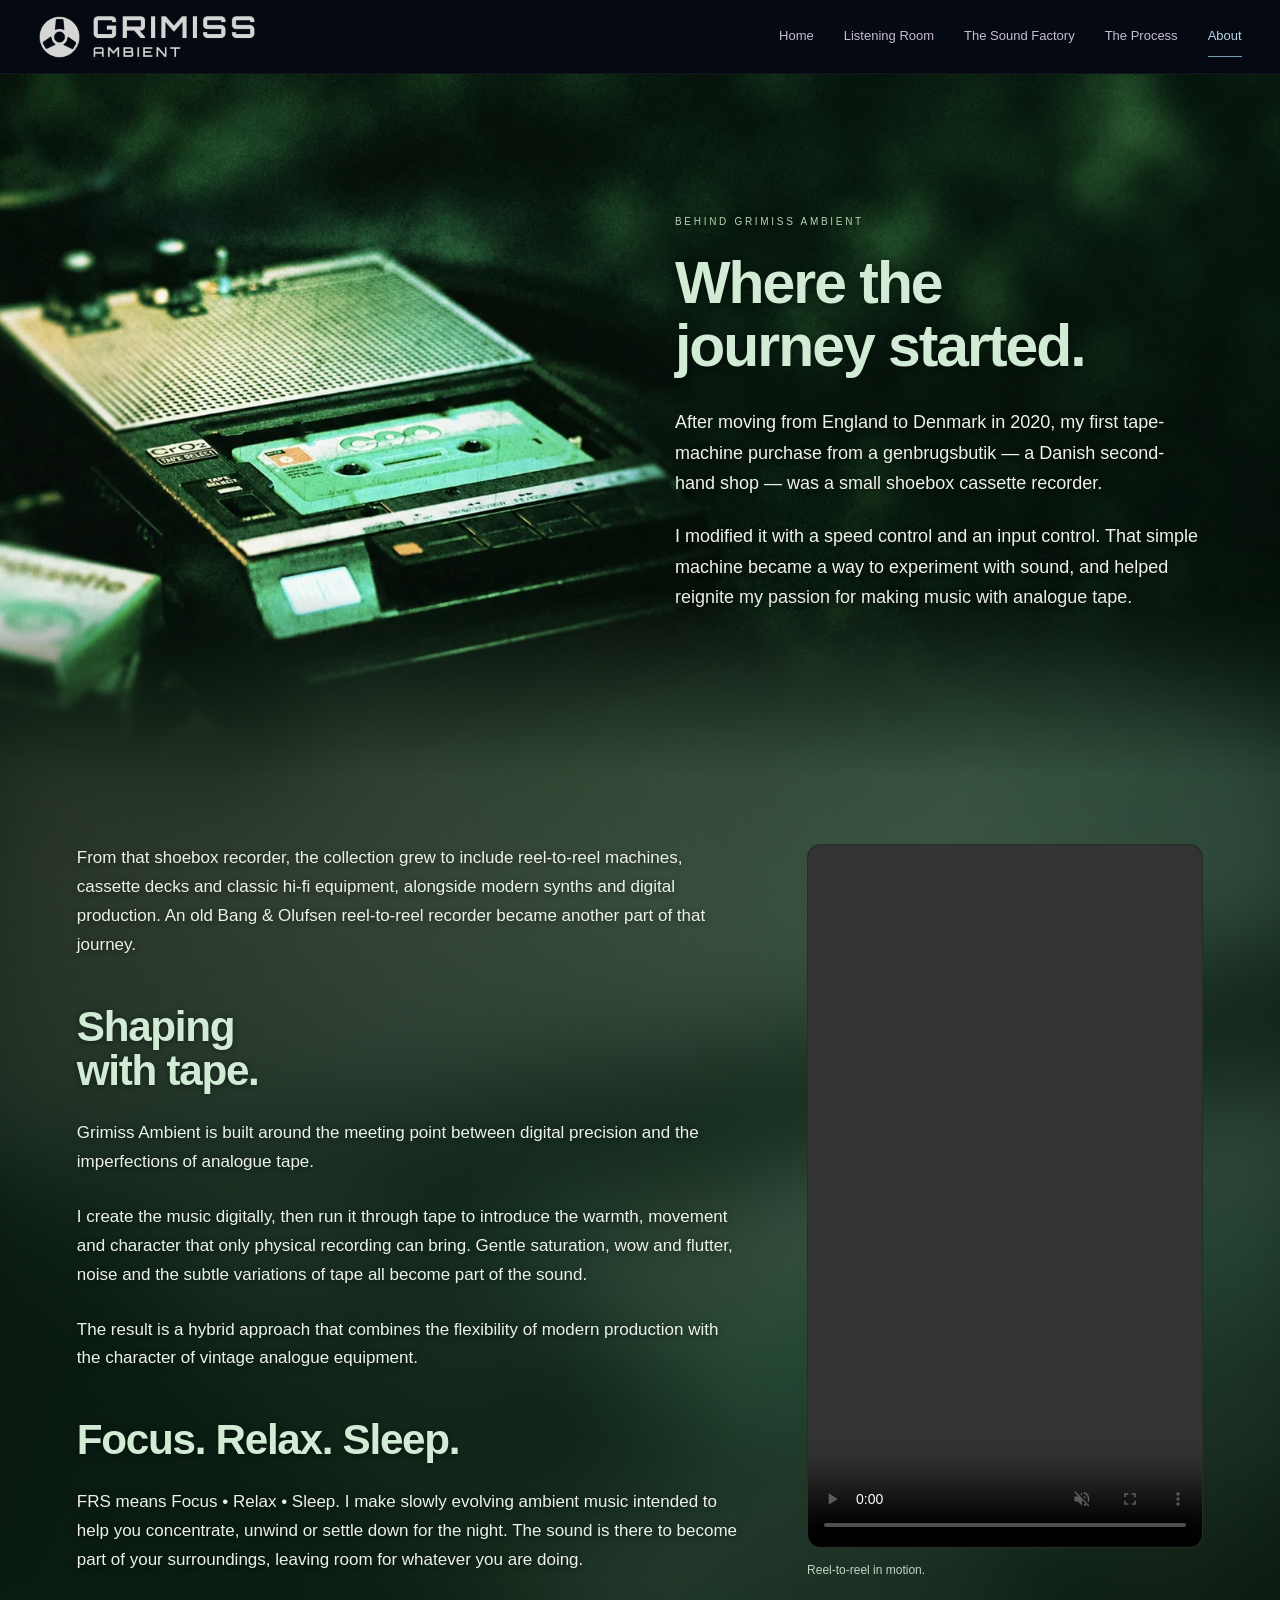
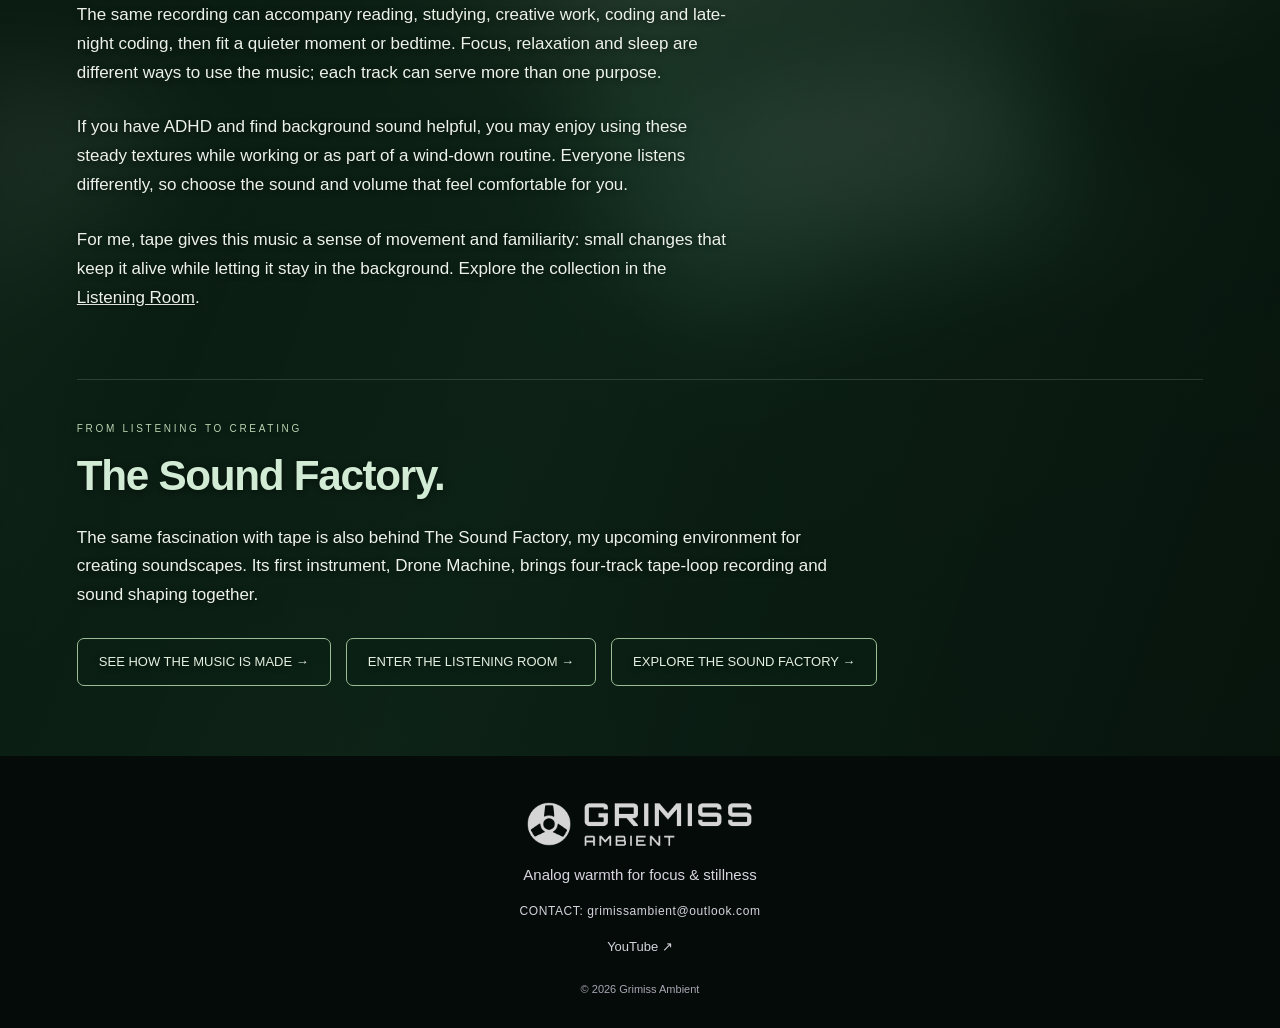
==== about.html @ 72224240 "Blend About hero photograph smoothly into green story background" ====
<!doctype html><html lang="en"><head><meta charset="utf-8"><meta name="viewport" content="width=device-width,initial-scale=1"><title>About Grimiss Ambient | The Story Behind the Tape</title><meta name="description" content="The story behind Grimiss Ambient: a second-hand shoebox cassette recorder, hands-on tape experiments and ambient music for Focus • Relax • Sleep."><link rel="canonical" href="https://grimiss.github.io/about.html"><meta name="theme-color" content="#0a0914"><style>
*{box-sizing:border-box}html{scroll-behavior:smooth}body{margin:0;background:#0b0b15;color:#d6d6e1;font:17px/1.7 Arial,Helvetica,sans-serif}a{color:inherit;text-decoration:none}a:focus-visible{outline:3px solid #a6d8ee;outline-offset:5px}.skip{position:fixed;top:-90px;left:15px;z-index:10;background:#fff;color:#000;padding:10px}.skip:focus{top:10px}
/* Shared Grimiss Ambient header v2 */
.site-header{height:74px;min-height:74px;padding:13px 3%;display:flex;flex-wrap:nowrap;align-items:center;justify-content:space-between;gap:25px;background:#0a0914f5;border-bottom:1px solid #ffffff16}
.site-header .brand{display:flex;align-items:center;gap:12px;line-height:normal}
.site-header .brand-icon{width:42px;height:42px;object-fit:contain}
.site-header .brand-text{width:164px;height:auto}
.site-header .nav{display:flex;order:initial;flex-basis:auto;justify-content:initial;gap:30px;font-size:13px}
.site-header .nav a{padding:9px 0;color:#c7bed3}
.site-header .nav a[aria-current]{color:#b5d9e8;border-bottom:1px solid #719cb0}
.site-header .nav a:hover{color:white}
@media(max-width:900px){.site-header{height:auto;min-height:74px;padding:17px 5%}.site-header .nav{gap:20px;font-size:12px}}
@media(max-width:600px){.site-header{padding:16px 6%;flex-wrap:wrap;gap:17px}.site-header .brand-icon{width:35px;height:35px}.site-header .brand-text{width:145px}.site-header .nav{width:100%;justify-content:space-between;gap:0;font-size:10px;flex-basis:100%}}

main{background:radial-gradient(ellipse at 95% 30%,#47245270,transparent 55%),radial-gradient(ellipse at 0% 10%,#122d5770,transparent 50%),#11101d}.story{max-width:1180px;margin:auto;padding:65px 5% 75px}.eyebrow{font-size:10px;letter-spacing:.27em;text-transform:uppercase;color:#b8a9ce;margin:0 0 17px}h1,h2{color:#b5d3ea;line-height:1.06;letter-spacing:-2px}h1{font-size:clamp(42px,5.3vw,73px);max-width:800px;margin:0 0 35px}h2{font-size:clamp(31px,3.3vw,45px);margin:0 0 25px;letter-spacing:-1.3px}.opening{max-width:850px;font-size:20px;line-height:1.6;margin-bottom:45px}.opening p{margin:0 0 20px}.story-grid{display:grid;grid-template-columns:1fr .85fr;gap:65px;align-items:start}.copy p{margin:0 0 26px}.copy h2{margin-top:45px}.copy h2:first-child{margin-top:0}.studio{margin:0}.studio img{display:block;width:100%;height:auto;border-radius:20px;filter:saturate(.8);border:1px solid #ffffff13}.studio figcaption{color:#9d96ad;font-size:11px;margin-top:12px}.connection{padding-top:40px;margin-top:40px;border-top:1px solid #ffffff1b}.connection p{max-width:780px}.actions{display:flex;flex-wrap:wrap;gap:15px;margin-top:28px}.button{display:inline-block;border:1px solid #728ba7;border-radius:7px;padding:12px 21px;font-size:13px;color:#dce9f4}.button:hover{background:#26334b}.button.factory{border-color:#b65b75}.button.factory:hover{background:#3d2335}footer{background:#090b12;padding:26px 5%;display:flex;justify-content:space-between;gap:20px;font-size:12px;color:#9793a5}footer a:hover{color:#fff}@media(max-width:900px){.story{padding-top:45px}.story-grid{gap:35px;grid-template-columns:1fr .85fr}.opening{font-size:18px}}@media(max-width:600px){body{font-size:16px}.story{padding:38px 6% 50px}.story-grid{grid-template-columns:1fr;gap:25px}.studio{grid-row:2}.studio img{max-height:650px;object-fit:cover;object-position:center}.opening{font-size:18px;margin-bottom:30px}h1{letter-spacing:-1.5px;margin-bottom:27px}.copy h2{margin-top:35px}.connection{margin-top:30px;padding-top:30px}footer{flex-direction:column;gap:8px}}@media(prefers-reduced-motion:reduce){html{scroll-behavior:auto}}
</style><style>/* About photographic atmosphere v2 */
main{position:relative;isolation:isolate;overflow:hidden;background:#11101c}
main:before{content:"";position:absolute;inset:-35px;z-index:-2;background-image:url("assets/cassette-texture.webp");background-size:cover;background-position:center 40%;filter:blur(24px) saturate(.65) brightness(.62);transform:scale(1.04);pointer-events:none}
main:after{content:"";position:absolute;inset:0;z-index:-1;background:linear-gradient(90deg,rgba(8,11,23,.82),rgba(20,12,31,.62) 62%,rgba(14,12,27,.48)),linear-gradient(0deg,#0b0b15b0,transparent 32%);pointer-events:none}
.story{max-width:1240px;padding-top:70px;padding-bottom:75px}
h1,h2{color:#bfd6ef}
.opening,.copy,.connection{color:#f0edf3;text-shadow:0 1px 6px #0007}
.studio img{box-shadow:0 20px 65px #05071166;border-color:#c8b8dc28}
.studio figcaption{color:#c4bbd1}
.eyebrow{color:#d1c0e4}
.connection{border-top-color:#d3bfd82c}
.button{background:#0a101d70}
@media(max-width:600px){.story{padding-top:40px}main:before{background-position:45% top;filter:blur(20px) saturate(.65) brightness(.65)}main:after{background:linear-gradient(90deg,#090d1bcc,#170e24a6),linear-gradient(0deg,#0b0b1580,transparent)}}
</style><style>.studio{align-self:start}.studio img{height:auto;max-height:none;object-fit:contain}.story-grid{grid-template-columns:1fr 1.1fr}@media(max-width:600px){.story-grid{grid-template-columns:1fr}}</style><style>.tape-moments{margin:55px 0 0;padding-top:40px;border-top:1px solid #d3bfd82c}.tape-gallery{display:grid;grid-template-columns:minmax(0,1.7fr) minmax(0,1fr);gap:24px;align-items:center}.tape-gallery figure{margin:0;min-width:0}.tape-gallery img,.tape-gallery video{display:block;width:100%;height:auto;border-radius:12px;border:1px solid #ffffff25;background:#080e0c}.tape-gallery video{max-height:540px;aspect-ratio:9/16;object-fit:contain}.tape-gallery figcaption{color:#c4bbd1;font-size:12px;margin-top:12px}.tape-moments>p{max-width:640px}@media(max-width:600px){.tape-gallery{grid-template-columns:1fr;gap:30px}.tape-gallery figure:last-child{width:min(100%,330px);justify-self:center}}</style><style>
/* About v5: shoebox origin and reel footage lead the story. */
body,main{background:#09130f}
main:before{background-image:url("assets/cassette-texture.webp");background-position:center top;background-size:cover;filter:blur(52px) saturate(.8) brightness(.8)}
main:after{background:linear-gradient(110deg,#07160ee0,#102c1c99 58%,#07150dbb),linear-gradient(0deg,#07120deb,transparent 65%)}
h1,h2{color:#d2ebd5}.eyebrow{color:#b9d3b0}
.opening,.copy,.connection{color:#edf2e9}
.tape-moments{margin:0 0 60px;padding:0;border:0}
.tape-gallery{grid-template-columns:minmax(0,1.65fr) minmax(0,.85fr);align-items:start;gap:28px}
.tape-gallery img{border-color:#bad6b838}
.tape-gallery video{max-height:none;border-color:#bad6b838}
.tape-gallery figcaption{color:#c5d3c3}
.story-grid{display:block}.copy{max-width:850px}
.connection{border-color:#c0d9b82e}.button,.button.factory{border-color:#9bbd96;color:#e3efdf;background:#0b201580}.button:hover,.button.factory:hover{background:#25452d}
.visually-hidden{position:absolute;width:1px;height:1px;padding:0;margin:-1px;overflow:hidden;clip-path:inset(50%);white-space:nowrap}
@media(max-width:600px){.tape-gallery{grid-template-columns:1fr}.tape-moments{margin-bottom:40px}.tape-gallery figure:last-child{width:min(100%,360px)}main:before{filter:blur(38px) saturate(.8) brightness(.8)}main:after{background:linear-gradient(110deg,#07160edb,#102c1ca6),linear-gradient(0deg,#07120deb,transparent 65%)}}
</style><style>/* Shared translucent header */
.site-header,.header{background:rgba(5,7,18,.78);border-bottom:1px solid #ffffff0d;backdrop-filter:blur(10px);-webkit-backdrop-filter:blur(10px)}
.site-header{position:sticky;top:0;z-index:20}
</style><style>
footer.shared-footer{display:flex;flex-direction:column;align-items:center;justify-content:center;gap:15px;padding:45px 6% 30px;background:rgba(0,0,0,.4);border-top:1px solid #ffffff18;text-align:center;color:#d5d3dc;font-size:13px}
.shared-footer .footer-brand{display:flex;align-items:center;gap:12px}.shared-footer .footer-brand img{display:block}.shared-footer .footer-reel{width:44px;height:44px}.shared-footer .footer-wordmark{width:170px;height:auto}.shared-footer p{margin:0;line-height:1.6}.shared-footer .footer-tagline{color:#d8d5df;font-size:15px}.shared-footer .footer-contact{font-size:12px;letter-spacing:.05em}.shared-footer .footer-links{display:flex;gap:22px;justify-content:center;flex-wrap:wrap}.shared-footer a:hover{color:white;text-decoration:underline}.shared-footer .copyright{font-size:11px;color:#aaa6b4;margin-top:8px}
</style><style>footer.shared-footer{border-top:0}</style><style>
/* About v6: photographic origin, followed by alternating text and film. */
.about-origin{position:relative;isolation:isolate;min-height:700px;display:grid;grid-template-columns:1fr 1fr;align-items:center;padding:65px 6%;background:#081b10 url("assets/about-shoebox-wide.webp") center center/cover no-repeat}
.about-origin:before{content:"";position:absolute;inset:0;z-index:-1;background:linear-gradient(90deg,transparent 35%,#07170a15 48%,#05150c66 100%),linear-gradient(0deg,#09170f,transparent 18%)}
.origin-copy{grid-column:2;max-width:600px;padding:25px 0 25px 35px;color:#f0f2e9;text-shadow:0 1px 6px #0006}
.origin-copy h1{font-size:clamp(40px,4.6vw,68px);margin-bottom:30px}
.origin-copy p{font-size:18px;line-height:1.7;margin:0 0 22px}.origin-copy .eyebrow{font-size:10px}
.about-follow{max-width:1350px;padding:70px 6%}
.reel-story{display:grid;grid-template-columns:minmax(0,1.25fr) minmax(0,.75fr);gap:70px;align-items:start}
.reel-film{margin:0;position:sticky;top:105px}
.reel-film video{display:block;width:100%;aspect-ratio:9/16;object-fit:contain;background:#061009;border:1px solid #bdd1b729;border-radius:14px;max-height:740px}
.reel-film figcaption{font-size:12px;color:#c5d3c3;margin-top:12px}
@media(max-width:900px){.about-origin{min-height:650px;padding:45px 5%;background-position:45% center}.origin-copy{padding-left:20px}.origin-copy p{font-size:16px}.origin-copy h1{font-size:43px}.reel-story{gap:35px}.about-follow{padding:50px 5%}}
@media(max-width:600px){.about-origin{display:block;padding:0 6% 35px;min-height:0;background-size:auto 380px;background-position:left top;background-color:#09170f}.about-origin:before{background:linear-gradient(0deg,#09170f 0%,#09170f 48%,transparent 75%)}.origin-copy{padding:340px 0 0;max-width:none}.origin-copy h1{font-size:43px}.origin-copy p{font-size:17px}.reel-story{grid-template-columns:1fr;gap:30px}.reel-film{position:static;width:min(100%,360px);justify-self:center}.about-follow{padding:40px 6%}}
</style><style>/* Fade the origin photograph into the shared green atmosphere. */
.about-origin{-webkit-mask-image:linear-gradient(to bottom,#000 0%,#000 calc(100% - 180px),transparent 100%);mask-image:linear-gradient(to bottom,#000 0%,#000 calc(100% - 180px),transparent 100%)}
@media(max-width:600px){.about-origin{-webkit-mask-image:linear-gradient(to bottom,#000 0%,#000 calc(100% - 35px),transparent 100%);mask-image:linear-gradient(to bottom,#000 0%,#000 calc(100% - 35px),transparent 100%)}}
</style></head><body><a class="skip" href="#main">Skip to content</a><header class="site-header"><a class="brand" href="index.html"><img class="brand-icon" src="[data-uri]" alt="" width="43" height="43"><img class="brand-text" src="[data-uri]" alt="Grimiss Ambient" width="166" height="46"></a><nav class="nav" aria-label="Main navigation"><a href="index.html">Home</a><a href="listening-room.html">Listening Room</a><a href="sound-factory.html">The Sound Factory</a><a href="process.html">The Process</a><a href="about.html" aria-current="page">About</a></nav></header><main id="main"><section class="about-origin" aria-labelledby="origin-title"><div class="origin-copy"><p class="eyebrow">Behind Grimiss Ambient</p><h1 id="origin-title">Where the<br>journey started.</h1><p>After moving from England to Denmark in 2020, my first tape-machine purchase from a genbrugsbutik — a Danish second-hand shop — was a small shoebox cassette recorder.</p><p>I modified it with a speed control and an input control. That simple machine became a way to experiment with sound, and helped reignite my passion for making music with analogue tape.</p></div></section><article class="story about-follow"><section class="reel-story" aria-label="The story continues"><div class="copy"><p>From that shoebox recorder, the collection grew to include reel-to-reel machines, cassette decks and classic hi-fi equipment, alongside modern synths and digital production. An old Bang &amp; Olufsen reel-to-reel recorder became another part of that journey.</p><h2>Shaping<br>with tape.</h2><p>Grimiss Ambient is built around the meeting point between digital precision and the imperfections of analogue tape.</p><p>I create the music digitally, then run it through tape to introduce the warmth, movement and character that only physical recording can bring. Gentle saturation, wow and flutter, noise and the subtle variations of tape all become part of the sound.</p><p>The result is a hybrid approach that combines the flexibility of modern production with the character of vintage analogue equipment.</p><h2>Focus. Relax. Sleep.</h2><p>FRS means Focus • Relax • Sleep. I make slowly evolving ambient music intended to help you concentrate, unwind or settle down for the night. The sound is there to become part of your surroundings, leaving room for whatever you are doing.</p><p>The same recording can accompany reading, studying, creative work, coding and late-night coding, then fit a quieter moment or bedtime. Focus, relaxation and sleep are different ways to use the music; each track can serve more than one purpose.</p><p>If you have ADHD and find background sound helpful, you may enjoy using these steady textures while working or as part of a wind-down routine. Everyone listens differently, so choose the sound and volume that feel comfortable for you.</p><p>For me, tape gives this music a sense of movement and familiarity: small changes that keep it alive while letting it stay in the background. Explore the collection in the <a href="listening-room.html" style="text-decoration:underline">Listening Room</a>.</p></div><figure class="reel-film"><video autoplay muted loop playsinline controls preload="metadata" aria-label="Reel-to-reel tape machine in motion"><source src="assets/reel-in-motion.mp4" type="video/mp4">Your browser does not support this video. <a href="assets/reel-in-motion.mp4">Watch the reel-to-reel clip.</a></video><figcaption>Reel-to-reel in motion.</figcaption></figure></section><section class="connection"><p class="eyebrow">From listening to creating</p><h2>The Sound Factory.</h2><p>The same fascination with tape is also behind The Sound Factory, my upcoming environment for creating soundscapes. Its first instrument, Drone Machine, brings four-track tape-loop recording and sound shaping together.</p><div class="actions"><a class="button" href="process.html">SEE HOW THE MUSIC IS MADE →</a><a class="button" href="listening-room.html">ENTER THE LISTENING ROOM →</a><a class="button factory" href="sound-factory.html">EXPLORE THE SOUND FACTORY →</a></div></section></article></main><footer class="shared-footer"><a class="footer-brand" href="index.html" aria-label="Grimiss Ambient home"><img class="footer-reel" src="[data-uri]" alt="" width="44" height="44"><img class="footer-wordmark" src="[data-uri]" alt="Grimiss Ambient" width="170" height="46"></a><p class="footer-tagline">Analog warmth for focus &amp; stillness</p><p class="footer-contact">CONTACT: <a href="mailto:grimissambient@outlook.com">grimissambient@outlook.com</a></p><div class="footer-links"><a href="https://www.youtube.com/@grimiss-ambient" target="_blank" rel="noopener noreferrer">YouTube ↗</a></div><p class="copyright">© 2026 Grimiss Ambient</p></footer><!-- About page v5 --><!-- FRS listener context v1 --></body></html>
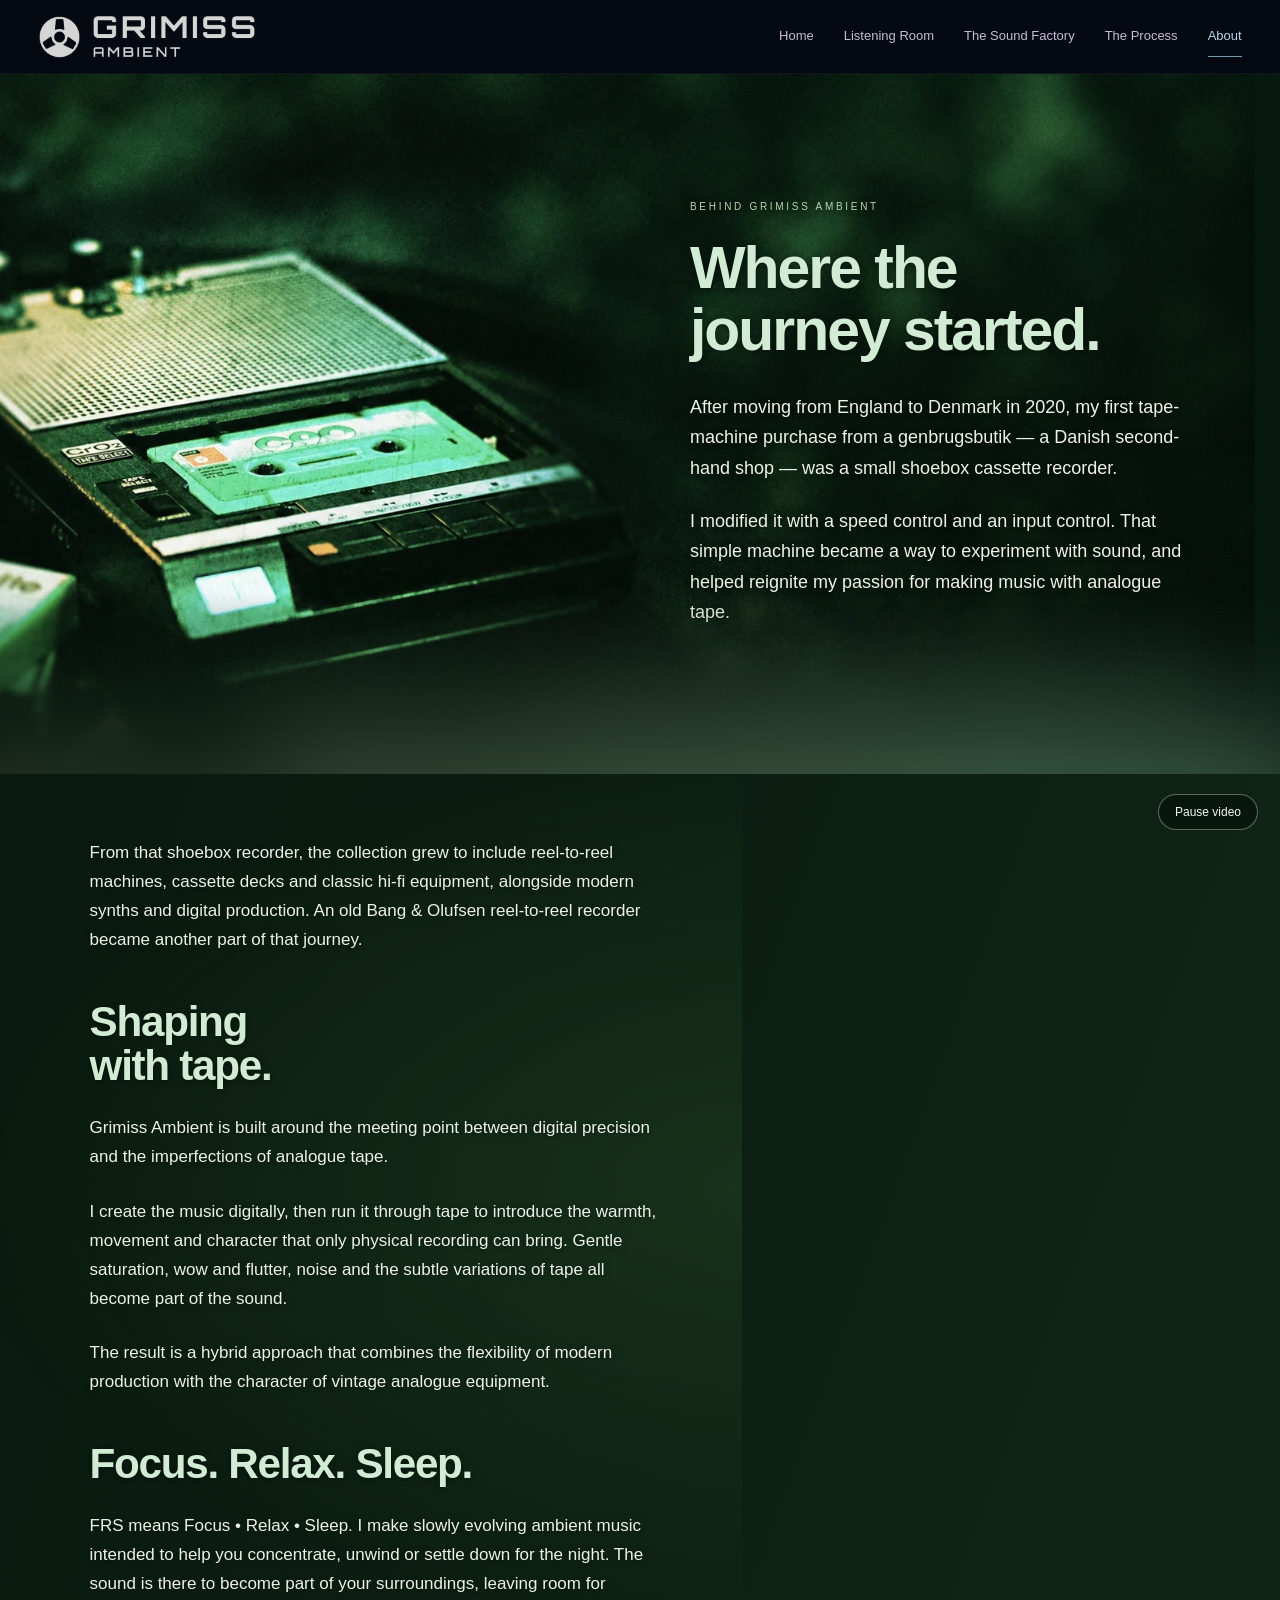
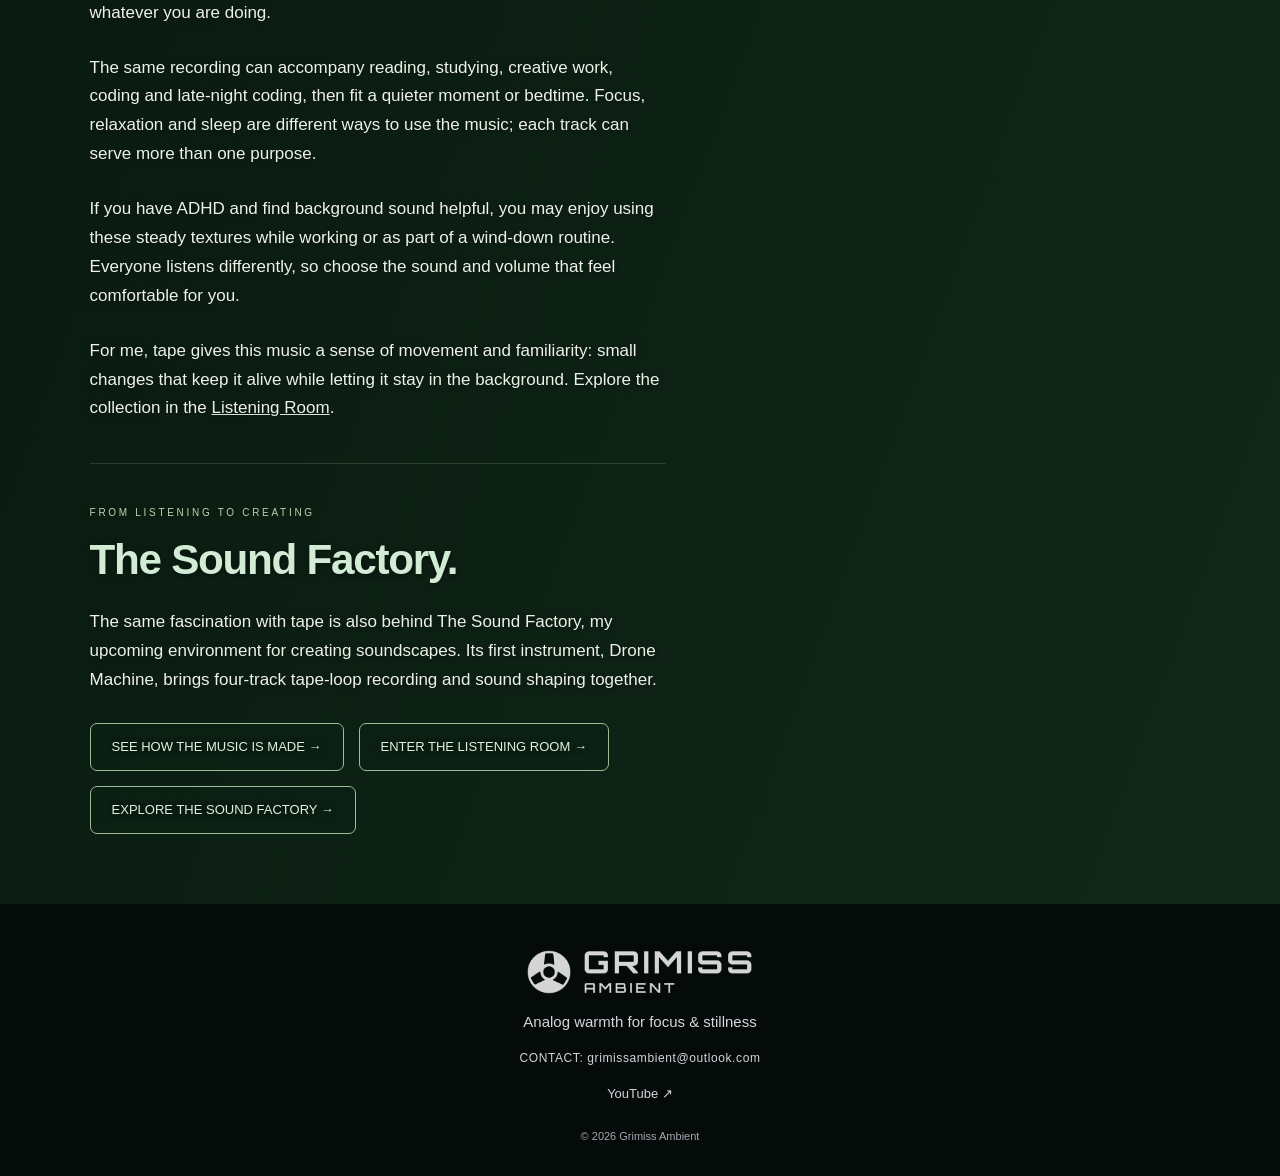
==== commit b4293ff1: "Shift shoebox left and hold reel film as right-hand background while story scrolls" ====
--- a/about.html
+++ b/about.html
@@ -65,4 +65,20 @@
 </style><style>/* Fade the origin photograph into the shared green atmosphere. */
 .about-origin{-webkit-mask-image:linear-gradient(to bottom,#000 0%,#000 calc(100% - 180px),transparent 100%);mask-image:linear-gradient(to bottom,#000 0%,#000 calc(100% - 180px),transparent 100%)}
 @media(max-width:600px){.about-origin{-webkit-mask-image:linear-gradient(to bottom,#000 0%,#000 calc(100% - 35px),transparent 100%);mask-image:linear-gradient(to bottom,#000 0%,#000 calc(100% - 35px),transparent 100%)}}
-</style></head><body><a class="skip" href="#main">Skip to content</a><header class="site-header"><a class="brand" href="index.html"><img class="brand-icon" src="[data-uri]" alt="" width="43" height="43"><img class="brand-text" src="[data-uri]" alt="Grimiss Ambient" width="166" height="46"></a><nav class="nav" aria-label="Main navigation"><a href="index.html">Home</a><a href="listening-room.html">Listening Room</a><a href="sound-factory.html">The Sound Factory</a><a href="process.html">The Process</a><a href="about.html" aria-current="page">About</a></nav></header><main id="main"><section class="about-origin" aria-labelledby="origin-title"><div class="origin-copy"><p class="eyebrow">Behind Grimiss Ambient</p><h1 id="origin-title">Where the<br>journey started.</h1><p>After moving from England to Denmark in 2020, my first tape-machine purchase from a genbrugsbutik — a Danish second-hand shop — was a small shoebox cassette recorder.</p><p>I modified it with a speed control and an input control. That simple machine became a way to experiment with sound, and helped reignite my passion for making music with analogue tape.</p></div></section><article class="story about-follow"><section class="reel-story" aria-label="The story continues"><div class="copy"><p>From that shoebox recorder, the collection grew to include reel-to-reel machines, cassette decks and classic hi-fi equipment, alongside modern synths and digital production. An old Bang &amp; Olufsen reel-to-reel recorder became another part of that journey.</p><h2>Shaping<br>with tape.</h2><p>Grimiss Ambient is built around the meeting point between digital precision and the imperfections of analogue tape.</p><p>I create the music digitally, then run it through tape to introduce the warmth, movement and character that only physical recording can bring. Gentle saturation, wow and flutter, noise and the subtle variations of tape all become part of the sound.</p><p>The result is a hybrid approach that combines the flexibility of modern production with the character of vintage analogue equipment.</p><h2>Focus. Relax. Sleep.</h2><p>FRS means Focus • Relax • Sleep. I make slowly evolving ambient music intended to help you concentrate, unwind or settle down for the night. The sound is there to become part of your surroundings, leaving room for whatever you are doing.</p><p>The same recording can accompany reading, studying, creative work, coding and late-night coding, then fit a quieter moment or bedtime. Focus, relaxation and sleep are different ways to use the music; each track can serve more than one purpose.</p><p>If you have ADHD and find background sound helpful, you may enjoy using these steady textures while working or as part of a wind-down routine. Everyone listens differently, so choose the sound and volume that feel comfortable for you.</p><p>For me, tape gives this music a sense of movement and familiarity: small changes that keep it alive while letting it stay in the background. Explore the collection in the <a href="listening-room.html" style="text-decoration:underline">Listening Room</a>.</p></div><figure class="reel-film"><video autoplay muted loop playsinline controls preload="metadata" aria-label="Reel-to-reel tape machine in motion"><source src="assets/reel-in-motion.mp4" type="video/mp4">Your browser does not support this video. <a href="assets/reel-in-motion.mp4">Watch the reel-to-reel clip.</a></video><figcaption>Reel-to-reel in motion.</figcaption></figure></section><section class="connection"><p class="eyebrow">From listening to creating</p><h2>The Sound Factory.</h2><p>The same fascination with tape is also behind The Sound Factory, my upcoming environment for creating soundscapes. Its first instrument, Drone Machine, brings four-track tape-loop recording and sound shaping together.</p><div class="actions"><a class="button" href="process.html">SEE HOW THE MUSIC IS MADE →</a><a class="button" href="listening-room.html">ENTER THE LISTENING ROOM →</a><a class="button factory" href="sound-factory.html">EXPLORE THE SOUND FACTORY →</a></div></section></article></main><footer class="shared-footer"><a class="footer-brand" href="index.html" aria-label="Grimiss Ambient home"><img class="footer-reel" src="[data-uri]" alt="" width="44" height="44"><img class="footer-wordmark" src="[data-uri]" alt="Grimiss Ambient" width="170" height="46"></a><p class="footer-tagline">Analog warmth for focus &amp; stillness</p><p class="footer-contact">CONTACT: <a href="mailto:grimissambient@outlook.com">grimissambient@outlook.com</a></p><div class="footer-links"><a href="https://www.youtube.com/@grimiss-ambient" target="_blank" rel="noopener noreferrer">YouTube ↗</a></div><p class="copyright">© 2026 Grimiss Ambient</p></footer><!-- About page v5 --><!-- FRS listener context v1 --></body></html>+</style><style>
+/* More space around the origin copy; immersive reel background below. */
+main#main{overflow:clip}
+@media(min-width:601px){.about-origin{background-position:calc(50% - 85px) center}.origin-copy{padding-left:50px}}
+.about-follow{position:relative;isolation:isolate;max-width:none;margin:0;padding:65px 0 70px;background:linear-gradient(110deg,#09190f,#112719)}
+.about-reel-backdrop{position:absolute;inset:0;z-index:-1;pointer-events:none}
+.about-reel-sticky{position:sticky;top:74px;height:calc(100svh - 74px);min-height:540px;overflow:hidden}
+.about-reel-sticky video{position:absolute;right:0;top:0;width:42%;height:100%;object-fit:cover;object-position:center;border:0;border-radius:0}
+.about-reel-sticky:after{content:"";position:absolute;inset:0 42% 0 0;background:radial-gradient(ellipse at right center,#386b3540,transparent 75%)}
+.about-follow .reel-story{display:block;margin:0 48% 0 7%;padding:0}
+.about-follow .copy{max-width:720px}
+.about-follow .connection{margin:40px 48% 0 7%;max-width:720px}
+.about-film-toggle{position:absolute;top:20px;right:22px;background:#07130cb3;border:1px solid #d4e8ce66;border-radius:22px;color:#f0f4ec;padding:10px 16px;font:12px Arial;cursor:pointer}
+.about-film-toggle:focus-visible{outline:3px solid #c5dfb9;outline-offset:4px}
+@media(max-width:900px) and (min-width:601px){.about-origin{background-position:calc(45% - 60px) center}.origin-copy{padding-left:28px}.about-follow .reel-story{margin-left:5%;margin-right:48%}.about-follow .connection{margin-left:5%;margin-right:48%}}
+@media(max-width:600px){.about-origin{background-position:left top}.about-follow{padding:75px 0 40px}.about-follow .reel-story,.about-follow .connection{margin-left:7%;margin-right:7%}.about-reel-sticky{top:0;height:100svh}.about-reel-sticky video{width:100%;opacity:.22}.about-reel-sticky:after{inset:0;background:linear-gradient(90deg,#09190fe6,#09190f80)}}
+</style></head><body><a class="skip" href="#main">Skip to content</a><header class="site-header"><a class="brand" href="index.html"><img class="brand-icon" src="[data-uri]" alt="" width="43" height="43"><img class="brand-text" src="[data-uri]" alt="Grimiss Ambient" width="166" height="46"></a><nav class="nav" aria-label="Main navigation"><a href="index.html">Home</a><a href="listening-room.html">Listening Room</a><a href="sound-factory.html">The Sound Factory</a><a href="process.html">The Process</a><a href="about.html" aria-current="page">About</a></nav></header><main id="main"><section class="about-origin" aria-labelledby="origin-title"><div class="origin-copy"><p class="eyebrow">Behind Grimiss Ambient</p><h1 id="origin-title">Where the<br>journey started.</h1><p>After moving from England to Denmark in 2020, my first tape-machine purchase from a genbrugsbutik — a Danish second-hand shop — was a small shoebox cassette recorder.</p><p>I modified it with a speed control and an input control. That simple machine became a way to experiment with sound, and helped reignite my passion for making music with analogue tape.</p></div></section><article class="story about-follow"><div class="about-reel-backdrop" aria-hidden="true"><div class="about-reel-sticky"><video id="about-reel-video" autoplay muted loop playsinline preload="metadata" tabindex="-1"><source src="assets/reel-in-motion.mp4" type="video/mp4"></video></div></div><button class="about-film-toggle" type="button" aria-controls="about-reel-video">Pause video</button><section class="reel-story" aria-label="The story continues"><div class="copy"><p>From that shoebox recorder, the collection grew to include reel-to-reel machines, cassette decks and classic hi-fi equipment, alongside modern synths and digital production. An old Bang &amp; Olufsen reel-to-reel recorder became another part of that journey.</p><h2>Shaping<br>with tape.</h2><p>Grimiss Ambient is built around the meeting point between digital precision and the imperfections of analogue tape.</p><p>I create the music digitally, then run it through tape to introduce the warmth, movement and character that only physical recording can bring. Gentle saturation, wow and flutter, noise and the subtle variations of tape all become part of the sound.</p><p>The result is a hybrid approach that combines the flexibility of modern production with the character of vintage analogue equipment.</p><h2>Focus. Relax. Sleep.</h2><p>FRS means Focus • Relax • Sleep. I make slowly evolving ambient music intended to help you concentrate, unwind or settle down for the night. The sound is there to become part of your surroundings, leaving room for whatever you are doing.</p><p>The same recording can accompany reading, studying, creative work, coding and late-night coding, then fit a quieter moment or bedtime. Focus, relaxation and sleep are different ways to use the music; each track can serve more than one purpose.</p><p>If you have ADHD and find background sound helpful, you may enjoy using these steady textures while working or as part of a wind-down routine. Everyone listens differently, so choose the sound and volume that feel comfortable for you.</p><p>For me, tape gives this music a sense of movement and familiarity: small changes that keep it alive while letting it stay in the background. Explore the collection in the <a href="listening-room.html" style="text-decoration:underline">Listening Room</a>.</p></div></section><section class="connection"><p class="eyebrow">From listening to creating</p><h2>The Sound Factory.</h2><p>The same fascination with tape is also behind The Sound Factory, my upcoming environment for creating soundscapes. Its first instrument, Drone Machine, brings four-track tape-loop recording and sound shaping together.</p><div class="actions"><a class="button" href="process.html">SEE HOW THE MUSIC IS MADE →</a><a class="button" href="listening-room.html">ENTER THE LISTENING ROOM →</a><a class="button factory" href="sound-factory.html">EXPLORE THE SOUND FACTORY →</a></div></section></article></main><footer class="shared-footer"><a class="footer-brand" href="index.html" aria-label="Grimiss Ambient home"><img class="footer-reel" src="[data-uri]" alt="" width="44" height="44"><img class="footer-wordmark" src="[data-uri]" alt="Grimiss Ambient" width="170" height="46"></a><p class="footer-tagline">Analog warmth for focus &amp; stillness</p><p class="footer-contact">CONTACT: <a href="mailto:grimissambient@outlook.com">grimissambient@outlook.com</a></p><div class="footer-links"><a href="https://www.youtube.com/@grimiss-ambient" target="_blank" rel="noopener noreferrer">YouTube ↗</a></div><p class="copyright">© 2026 Grimiss Ambient</p></footer><!-- About page v5 --><!-- FRS listener context v1 --><script>const aboutFilm=document.getElementById('about-reel-video'),aboutToggle=document.querySelector('.about-film-toggle');aboutToggle.addEventListener('click',()=>{if(aboutFilm.paused){aboutFilm.play().catch(()=>{});}else{aboutFilm.pause();}});function updateAboutFilm(){aboutToggle.textContent=aboutFilm.paused?'Play video':'Pause video';}aboutFilm.addEventListener('play',updateAboutFilm);aboutFilm.addEventListener('pause',updateAboutFilm);aboutFilm.play().catch(updateAboutFilm);</script></body></html>
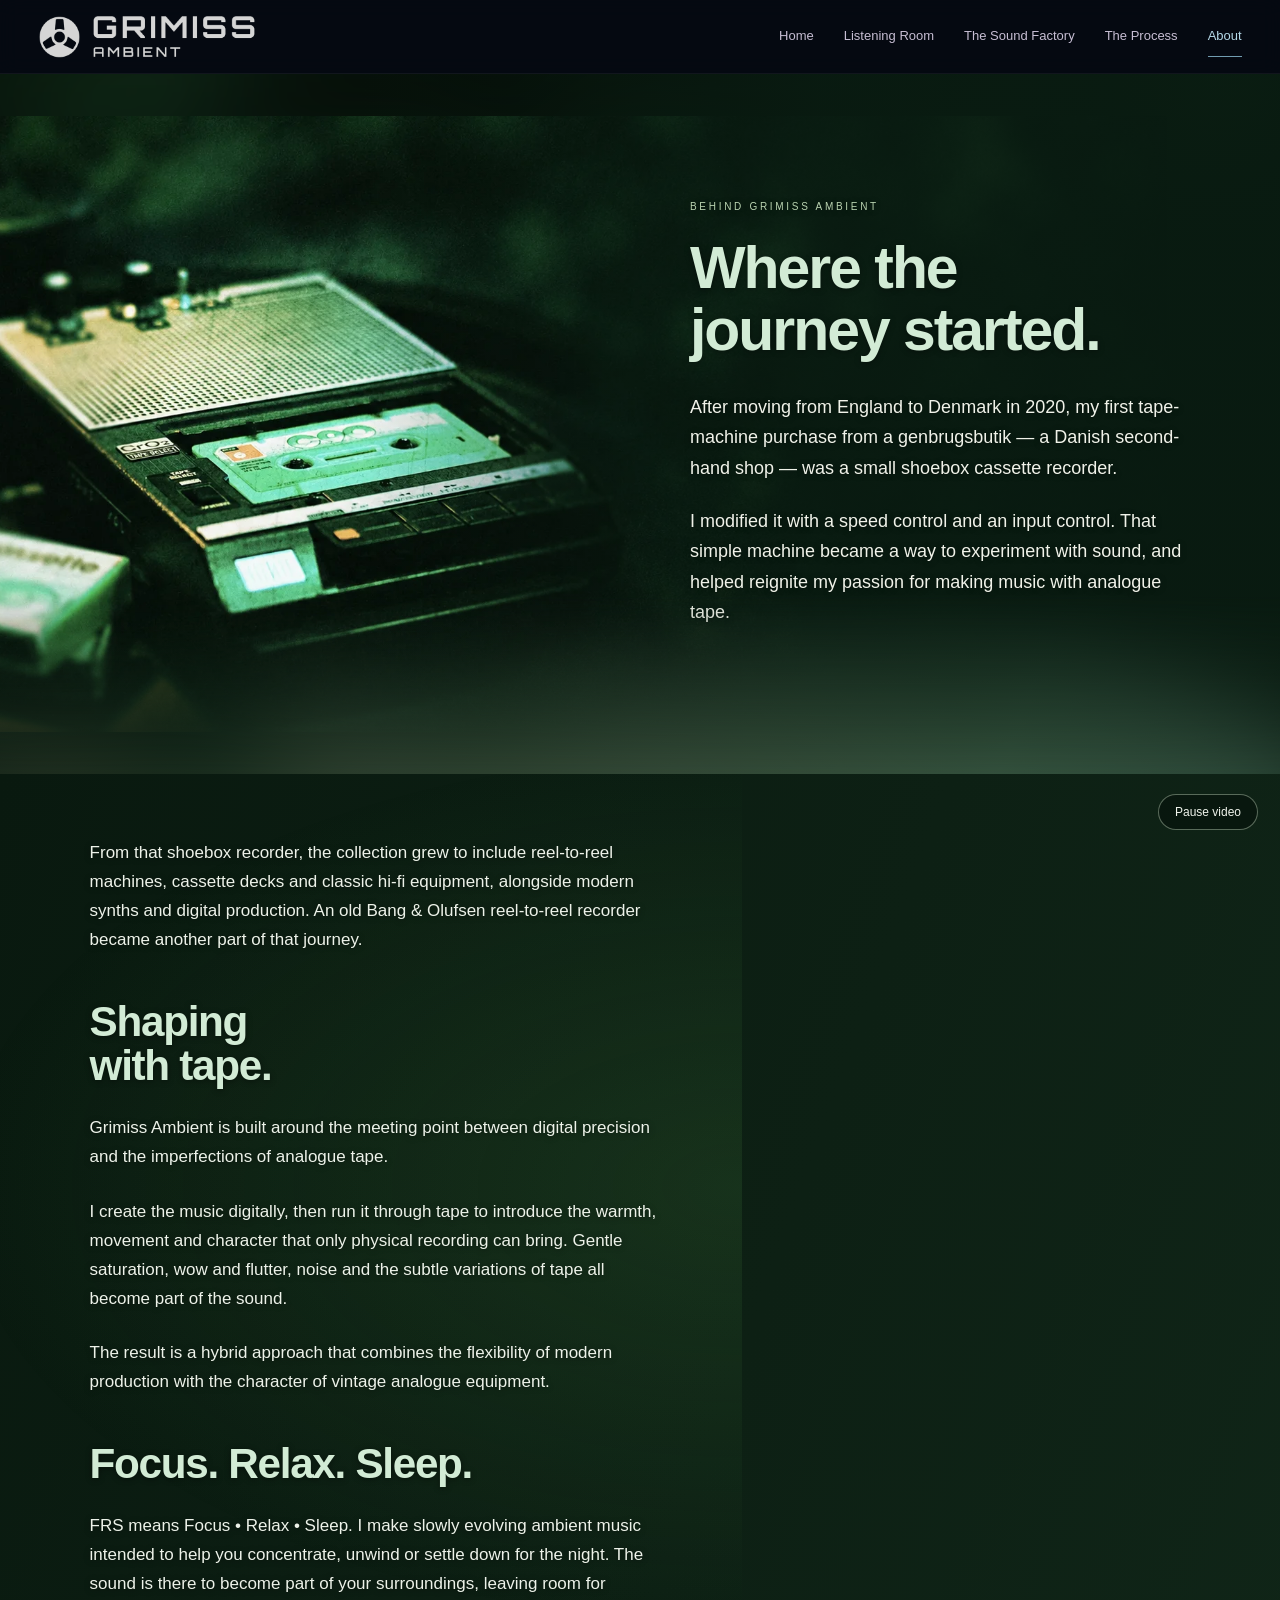
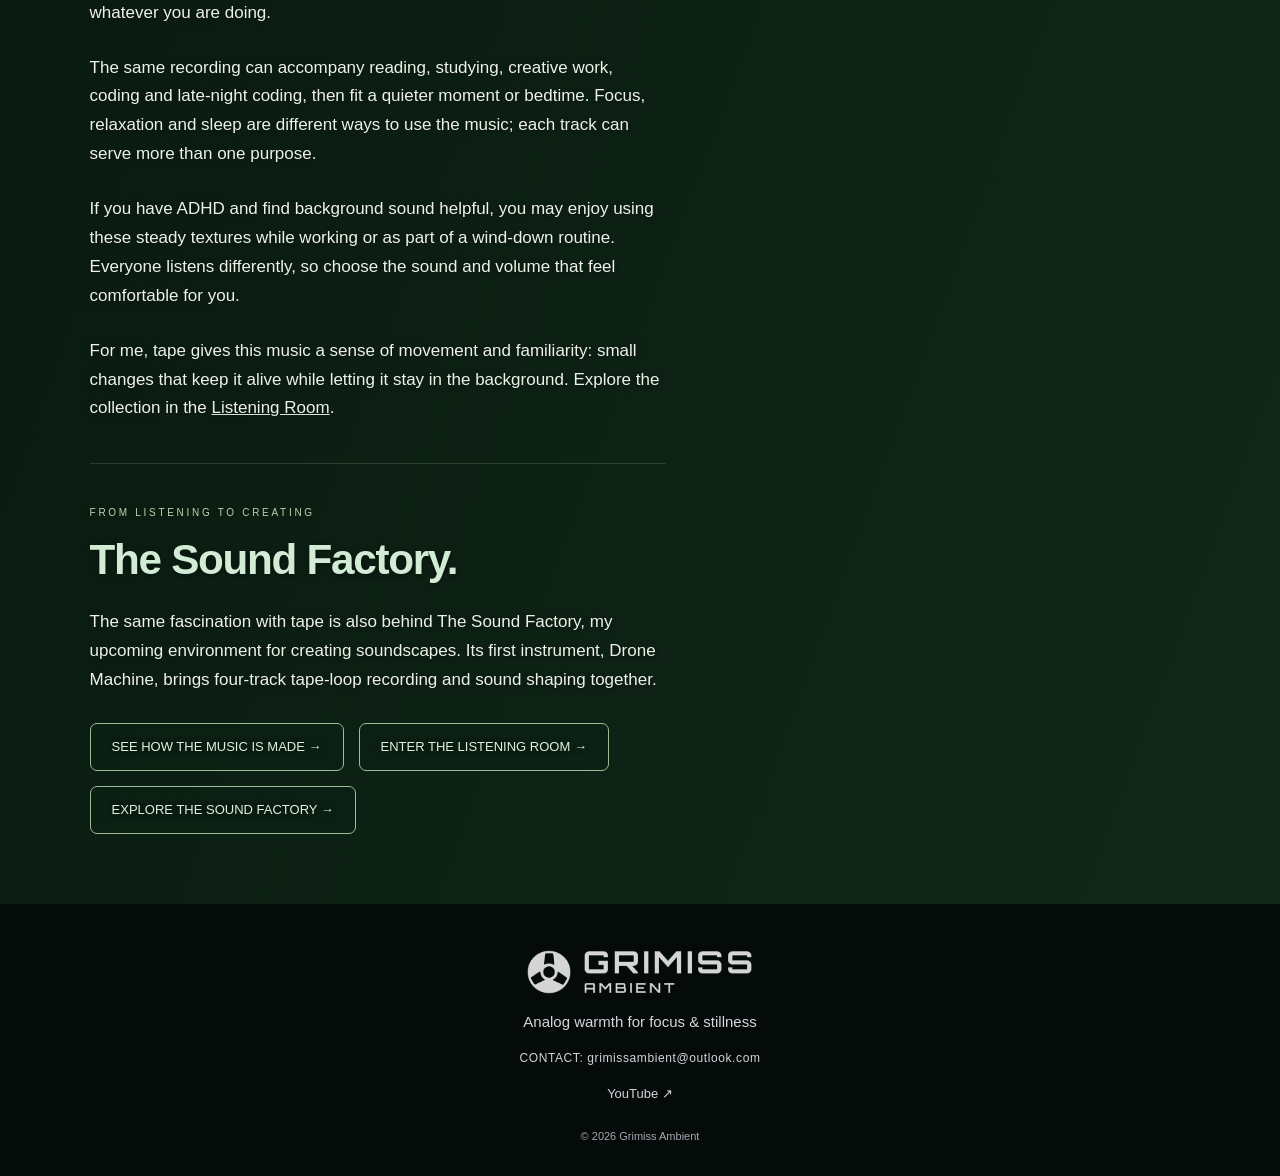
==== commit 1d054f44: "Reduce shoebox image size over full-width blurred About background" ====
--- a/about.html
+++ b/about.html
@@ -81,4 +81,12 @@
 .about-film-toggle:focus-visible{outline:3px solid #c5dfb9;outline-offset:4px}
 @media(max-width:900px) and (min-width:601px){.about-origin{background-position:calc(45% - 60px) center}.origin-copy{padding-left:28px}.about-follow .reel-story{margin-left:5%;margin-right:48%}.about-follow .connection{margin-left:5%;margin-right:48%}}
 @media(max-width:600px){.about-origin{background-position:left top}.about-follow{padding:75px 0 40px}.about-follow .reel-story,.about-follow .connection{margin-left:7%;margin-right:7%}.about-reel-sticky{top:0;height:100svh}.about-reel-sticky video{width:100%;opacity:.22}.about-reel-sticky:after{inset:0;background:linear-gradient(90deg,#09190fe6,#09190f80)}}
+</style><style>
+/* Full-width atmosphere with an independently sized shoebox photograph. */
+.about-origin{background:#091b11;overflow:hidden}
+.about-origin:after{content:"";position:absolute;inset:-45px;z-index:-2;background:url("assets/about-shoebox-wide.webp") center/cover no-repeat;filter:blur(42px) brightness(.65);transform:scale(1.08);pointer-events:none}
+.about-origin:before{inset:0;z-index:-1;background-image:linear-gradient(90deg,transparent 28%,#091b1155 44%,#091b11e6 64%,#091b11f0 100%),linear-gradient(0deg,#091b11,transparent 22%),url("assets/about-shoebox-wide.webp");background-size:100% 100%,100% 100%,auto 88%;background-position:center,center,left -65px center;background-repeat:no-repeat;pointer-events:none}
+@media(min-width:601px){.about-origin{background-position:initial}}
+@media(max-width:900px) and (min-width:601px){.about-origin:before{background-size:100% 100%,100% 100%,auto 78%;background-position:center,center,left -80px center}}
+@media(max-width:600px){.about-origin{background:#091b11}.about-origin:before{background-image:linear-gradient(0deg,#091b11 0%,#091b11 45%,transparent 78%),url("assets/about-shoebox-wide.webp");background-size:100% 100%,auto 300px;background-position:center,left top}.origin-copy{padding-top:300px}}
 </style></head><body><a class="skip" href="#main">Skip to content</a><header class="site-header"><a class="brand" href="index.html"><img class="brand-icon" src="[data-uri]" alt="" width="43" height="43"><img class="brand-text" src="[data-uri]" alt="Grimiss Ambient" width="166" height="46"></a><nav class="nav" aria-label="Main navigation"><a href="index.html">Home</a><a href="listening-room.html">Listening Room</a><a href="sound-factory.html">The Sound Factory</a><a href="process.html">The Process</a><a href="about.html" aria-current="page">About</a></nav></header><main id="main"><section class="about-origin" aria-labelledby="origin-title"><div class="origin-copy"><p class="eyebrow">Behind Grimiss Ambient</p><h1 id="origin-title">Where the<br>journey started.</h1><p>After moving from England to Denmark in 2020, my first tape-machine purchase from a genbrugsbutik — a Danish second-hand shop — was a small shoebox cassette recorder.</p><p>I modified it with a speed control and an input control. That simple machine became a way to experiment with sound, and helped reignite my passion for making music with analogue tape.</p></div></section><article class="story about-follow"><div class="about-reel-backdrop" aria-hidden="true"><div class="about-reel-sticky"><video id="about-reel-video" autoplay muted loop playsinline preload="metadata" tabindex="-1"><source src="assets/reel-in-motion.mp4" type="video/mp4"></video></div></div><button class="about-film-toggle" type="button" aria-controls="about-reel-video">Pause video</button><section class="reel-story" aria-label="The story continues"><div class="copy"><p>From that shoebox recorder, the collection grew to include reel-to-reel machines, cassette decks and classic hi-fi equipment, alongside modern synths and digital production. An old Bang &amp; Olufsen reel-to-reel recorder became another part of that journey.</p><h2>Shaping<br>with tape.</h2><p>Grimiss Ambient is built around the meeting point between digital precision and the imperfections of analogue tape.</p><p>I create the music digitally, then run it through tape to introduce the warmth, movement and character that only physical recording can bring. Gentle saturation, wow and flutter, noise and the subtle variations of tape all become part of the sound.</p><p>The result is a hybrid approach that combines the flexibility of modern production with the character of vintage analogue equipment.</p><h2>Focus. Relax. Sleep.</h2><p>FRS means Focus • Relax • Sleep. I make slowly evolving ambient music intended to help you concentrate, unwind or settle down for the night. The sound is there to become part of your surroundings, leaving room for whatever you are doing.</p><p>The same recording can accompany reading, studying, creative work, coding and late-night coding, then fit a quieter moment or bedtime. Focus, relaxation and sleep are different ways to use the music; each track can serve more than one purpose.</p><p>If you have ADHD and find background sound helpful, you may enjoy using these steady textures while working or as part of a wind-down routine. Everyone listens differently, so choose the sound and volume that feel comfortable for you.</p><p>For me, tape gives this music a sense of movement and familiarity: small changes that keep it alive while letting it stay in the background. Explore the collection in the <a href="listening-room.html" style="text-decoration:underline">Listening Room</a>.</p></div></section><section class="connection"><p class="eyebrow">From listening to creating</p><h2>The Sound Factory.</h2><p>The same fascination with tape is also behind The Sound Factory, my upcoming environment for creating soundscapes. Its first instrument, Drone Machine, brings four-track tape-loop recording and sound shaping together.</p><div class="actions"><a class="button" href="process.html">SEE HOW THE MUSIC IS MADE →</a><a class="button" href="listening-room.html">ENTER THE LISTENING ROOM →</a><a class="button factory" href="sound-factory.html">EXPLORE THE SOUND FACTORY →</a></div></section></article></main><footer class="shared-footer"><a class="footer-brand" href="index.html" aria-label="Grimiss Ambient home"><img class="footer-reel" src="[data-uri]" alt="" width="44" height="44"><img class="footer-wordmark" src="[data-uri]" alt="Grimiss Ambient" width="170" height="46"></a><p class="footer-tagline">Analog warmth for focus &amp; stillness</p><p class="footer-contact">CONTACT: <a href="mailto:grimissambient@outlook.com">grimissambient@outlook.com</a></p><div class="footer-links"><a href="https://www.youtube.com/@grimiss-ambient" target="_blank" rel="noopener noreferrer">YouTube ↗</a></div><p class="copyright">© 2026 Grimiss Ambient</p></footer><!-- About page v5 --><!-- FRS listener context v1 --><script>const aboutFilm=document.getElementById('about-reel-video'),aboutToggle=document.querySelector('.about-film-toggle');aboutToggle.addEventListener('click',()=>{if(aboutFilm.paused){aboutFilm.play().catch(()=>{});}else{aboutFilm.pause();}});function updateAboutFilm(){aboutToggle.textContent=aboutFilm.paused?'Play video':'Pause video';}aboutFilm.addEventListener('play',updateAboutFilm);aboutFilm.addEventListener('pause',updateAboutFilm);aboutFilm.play().catch(updateAboutFilm);</script></body></html>
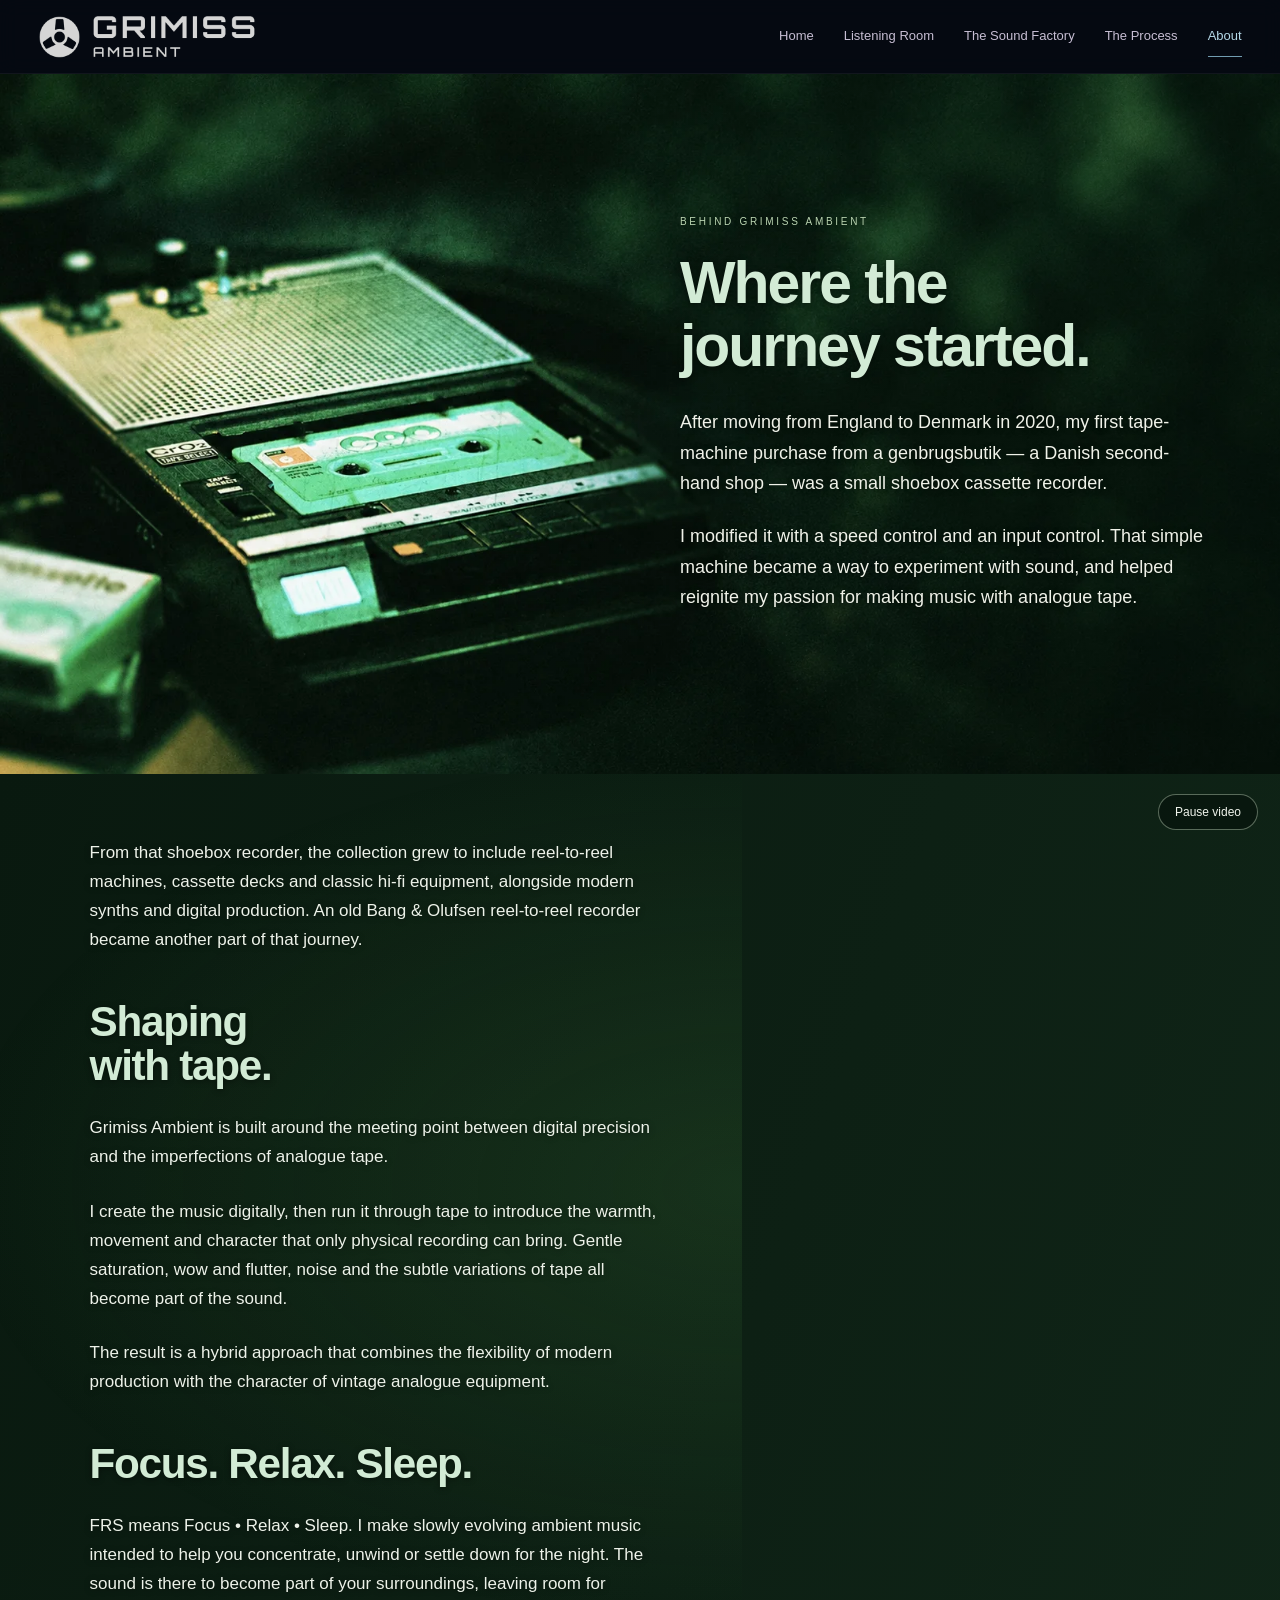
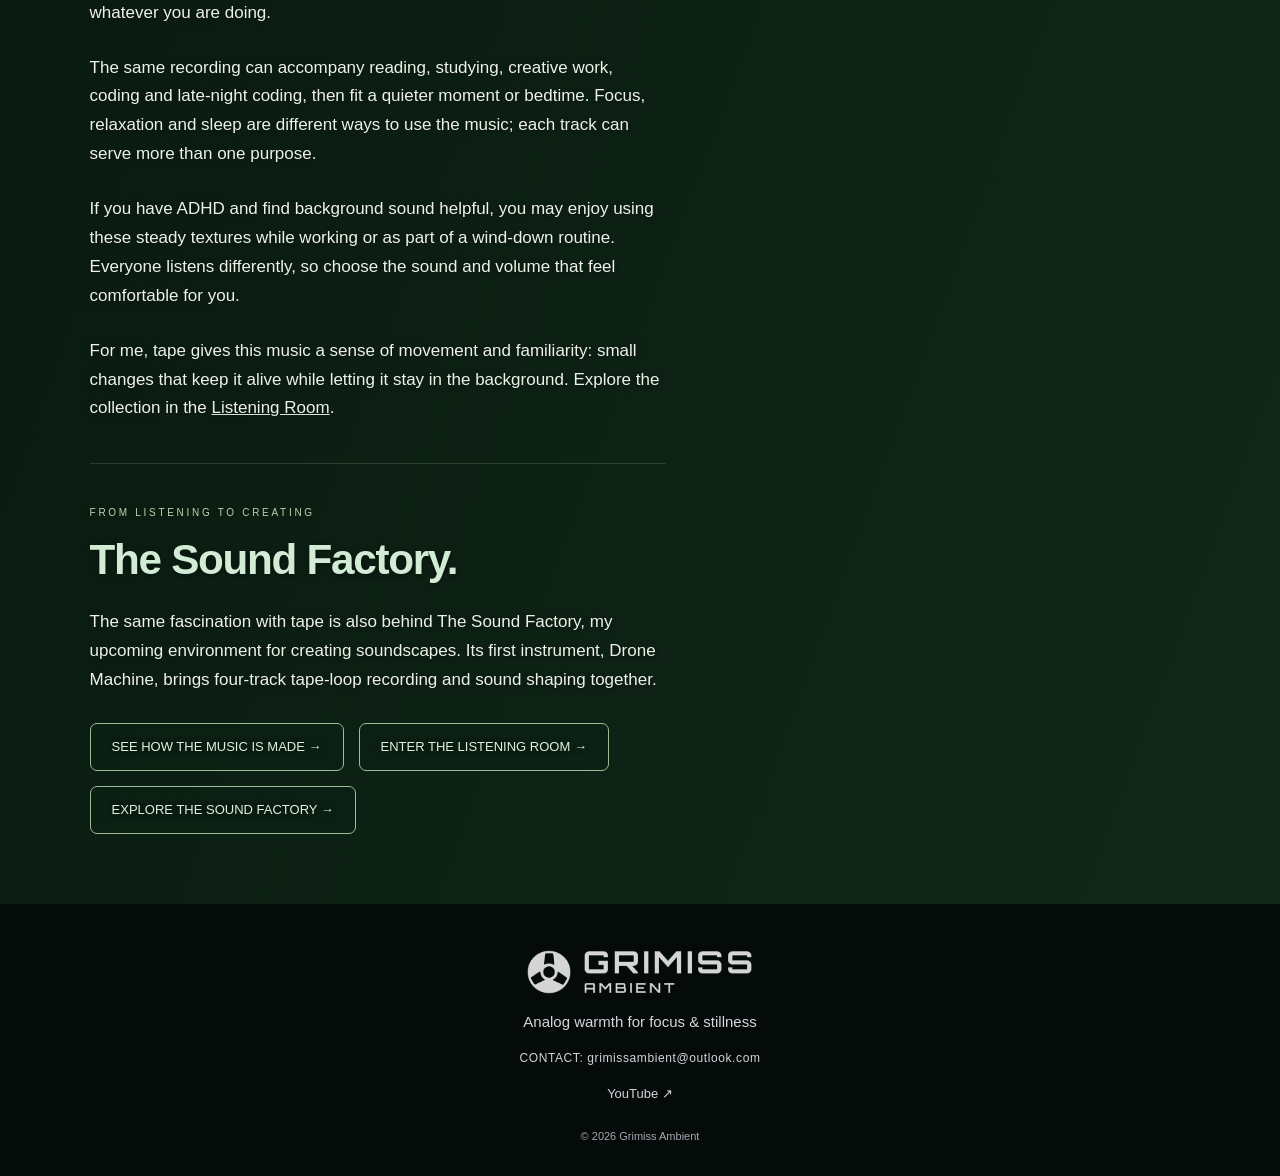
==== commit cecd2d6c: "Restore balanced shoebox scale and remove hero seams and bottom fade" ====
--- a/about.html
+++ b/about.html
@@ -89,4 +89,12 @@
 @media(min-width:601px){.about-origin{background-position:initial}}
 @media(max-width:900px) and (min-width:601px){.about-origin:before{background-size:100% 100%,100% 100%,auto 78%;background-position:center,center,left -80px center}}
 @media(max-width:600px){.about-origin{background:#091b11}.about-origin:before{background-image:linear-gradient(0deg,#091b11 0%,#091b11 45%,transparent 78%),url("assets/about-shoebox-wide.webp");background-size:100% 100%,auto 300px;background-position:center,left top}.origin-copy{padding-top:300px}}
+</style><style>
+/* One continuous hero image: no inset seams or bottom fade. */
+.about-origin{-webkit-mask-image:none;mask-image:none;background:#091b11 url("assets/about-shoebox-wide.webp") center center/cover no-repeat;border:0}
+.about-origin:after{display:none}
+.about-origin:before{inset:0;background:linear-gradient(90deg,transparent 36%,rgba(5,21,12,.12) 50%,rgba(5,21,12,.45) 100%);border:0}
+@media(min-width:601px){.about-origin{background-position:center center}.origin-copy{padding-left:40px}}
+@media(max-width:900px) and (min-width:601px){.about-origin{background-position:47% center}.about-origin:before{background:linear-gradient(90deg,transparent 30%,#05150c33 48%,#05150c88 100%)}}
+@media(max-width:600px){.about-origin{background:#091b11}.about-origin:before{background:url("assets/about-shoebox-wide.webp") left top/auto 340px no-repeat}.origin-copy{padding-top:340px;position:relative;z-index:1}}
 </style></head><body><a class="skip" href="#main">Skip to content</a><header class="site-header"><a class="brand" href="index.html"><img class="brand-icon" src="[data-uri]" alt="" width="43" height="43"><img class="brand-text" src="[data-uri]" alt="Grimiss Ambient" width="166" height="46"></a><nav class="nav" aria-label="Main navigation"><a href="index.html">Home</a><a href="listening-room.html">Listening Room</a><a href="sound-factory.html">The Sound Factory</a><a href="process.html">The Process</a><a href="about.html" aria-current="page">About</a></nav></header><main id="main"><section class="about-origin" aria-labelledby="origin-title"><div class="origin-copy"><p class="eyebrow">Behind Grimiss Ambient</p><h1 id="origin-title">Where the<br>journey started.</h1><p>After moving from England to Denmark in 2020, my first tape-machine purchase from a genbrugsbutik — a Danish second-hand shop — was a small shoebox cassette recorder.</p><p>I modified it with a speed control and an input control. That simple machine became a way to experiment with sound, and helped reignite my passion for making music with analogue tape.</p></div></section><article class="story about-follow"><div class="about-reel-backdrop" aria-hidden="true"><div class="about-reel-sticky"><video id="about-reel-video" autoplay muted loop playsinline preload="metadata" tabindex="-1"><source src="assets/reel-in-motion.mp4" type="video/mp4"></video></div></div><button class="about-film-toggle" type="button" aria-controls="about-reel-video">Pause video</button><section class="reel-story" aria-label="The story continues"><div class="copy"><p>From that shoebox recorder, the collection grew to include reel-to-reel machines, cassette decks and classic hi-fi equipment, alongside modern synths and digital production. An old Bang &amp; Olufsen reel-to-reel recorder became another part of that journey.</p><h2>Shaping<br>with tape.</h2><p>Grimiss Ambient is built around the meeting point between digital precision and the imperfections of analogue tape.</p><p>I create the music digitally, then run it through tape to introduce the warmth, movement and character that only physical recording can bring. Gentle saturation, wow and flutter, noise and the subtle variations of tape all become part of the sound.</p><p>The result is a hybrid approach that combines the flexibility of modern production with the character of vintage analogue equipment.</p><h2>Focus. Relax. Sleep.</h2><p>FRS means Focus • Relax • Sleep. I make slowly evolving ambient music intended to help you concentrate, unwind or settle down for the night. The sound is there to become part of your surroundings, leaving room for whatever you are doing.</p><p>The same recording can accompany reading, studying, creative work, coding and late-night coding, then fit a quieter moment or bedtime. Focus, relaxation and sleep are different ways to use the music; each track can serve more than one purpose.</p><p>If you have ADHD and find background sound helpful, you may enjoy using these steady textures while working or as part of a wind-down routine. Everyone listens differently, so choose the sound and volume that feel comfortable for you.</p><p>For me, tape gives this music a sense of movement and familiarity: small changes that keep it alive while letting it stay in the background. Explore the collection in the <a href="listening-room.html" style="text-decoration:underline">Listening Room</a>.</p></div></section><section class="connection"><p class="eyebrow">From listening to creating</p><h2>The Sound Factory.</h2><p>The same fascination with tape is also behind The Sound Factory, my upcoming environment for creating soundscapes. Its first instrument, Drone Machine, brings four-track tape-loop recording and sound shaping together.</p><div class="actions"><a class="button" href="process.html">SEE HOW THE MUSIC IS MADE →</a><a class="button" href="listening-room.html">ENTER THE LISTENING ROOM →</a><a class="button factory" href="sound-factory.html">EXPLORE THE SOUND FACTORY →</a></div></section></article></main><footer class="shared-footer"><a class="footer-brand" href="index.html" aria-label="Grimiss Ambient home"><img class="footer-reel" src="[data-uri]" alt="" width="44" height="44"><img class="footer-wordmark" src="[data-uri]" alt="Grimiss Ambient" width="170" height="46"></a><p class="footer-tagline">Analog warmth for focus &amp; stillness</p><p class="footer-contact">CONTACT: <a href="mailto:grimissambient@outlook.com">grimissambient@outlook.com</a></p><div class="footer-links"><a href="https://www.youtube.com/@grimiss-ambient" target="_blank" rel="noopener noreferrer">YouTube ↗</a></div><p class="copyright">© 2026 Grimiss Ambient</p></footer><!-- About page v5 --><!-- FRS listener context v1 --><script>const aboutFilm=document.getElementById('about-reel-video'),aboutToggle=document.querySelector('.about-film-toggle');aboutToggle.addEventListener('click',()=>{if(aboutFilm.paused){aboutFilm.play().catch(()=>{});}else{aboutFilm.pause();}});function updateAboutFilm(){aboutToggle.textContent=aboutFilm.paused?'Play video':'Pause video';}aboutFilm.addEventListener('play',updateAboutFilm);aboutFilm.addEventListener('pause',updateAboutFilm);aboutFilm.play().catch(updateAboutFilm);</script></body></html>
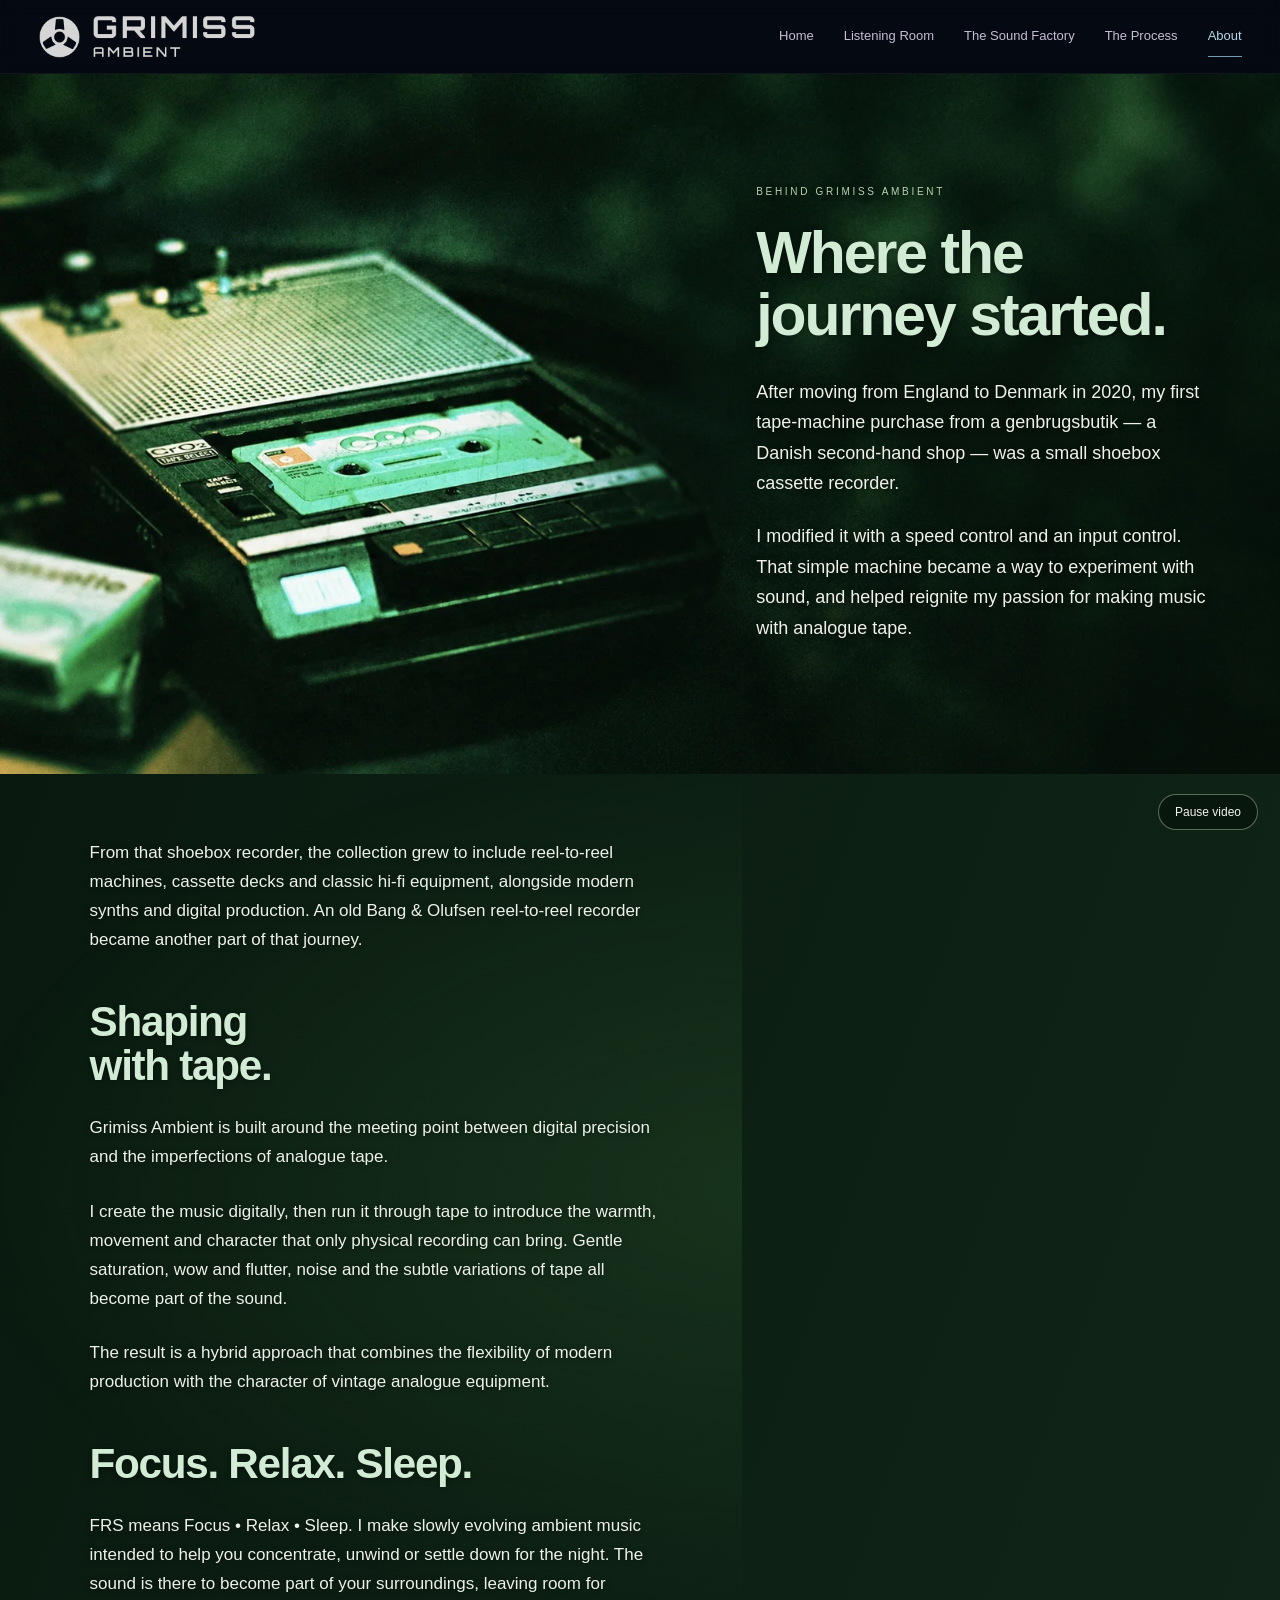
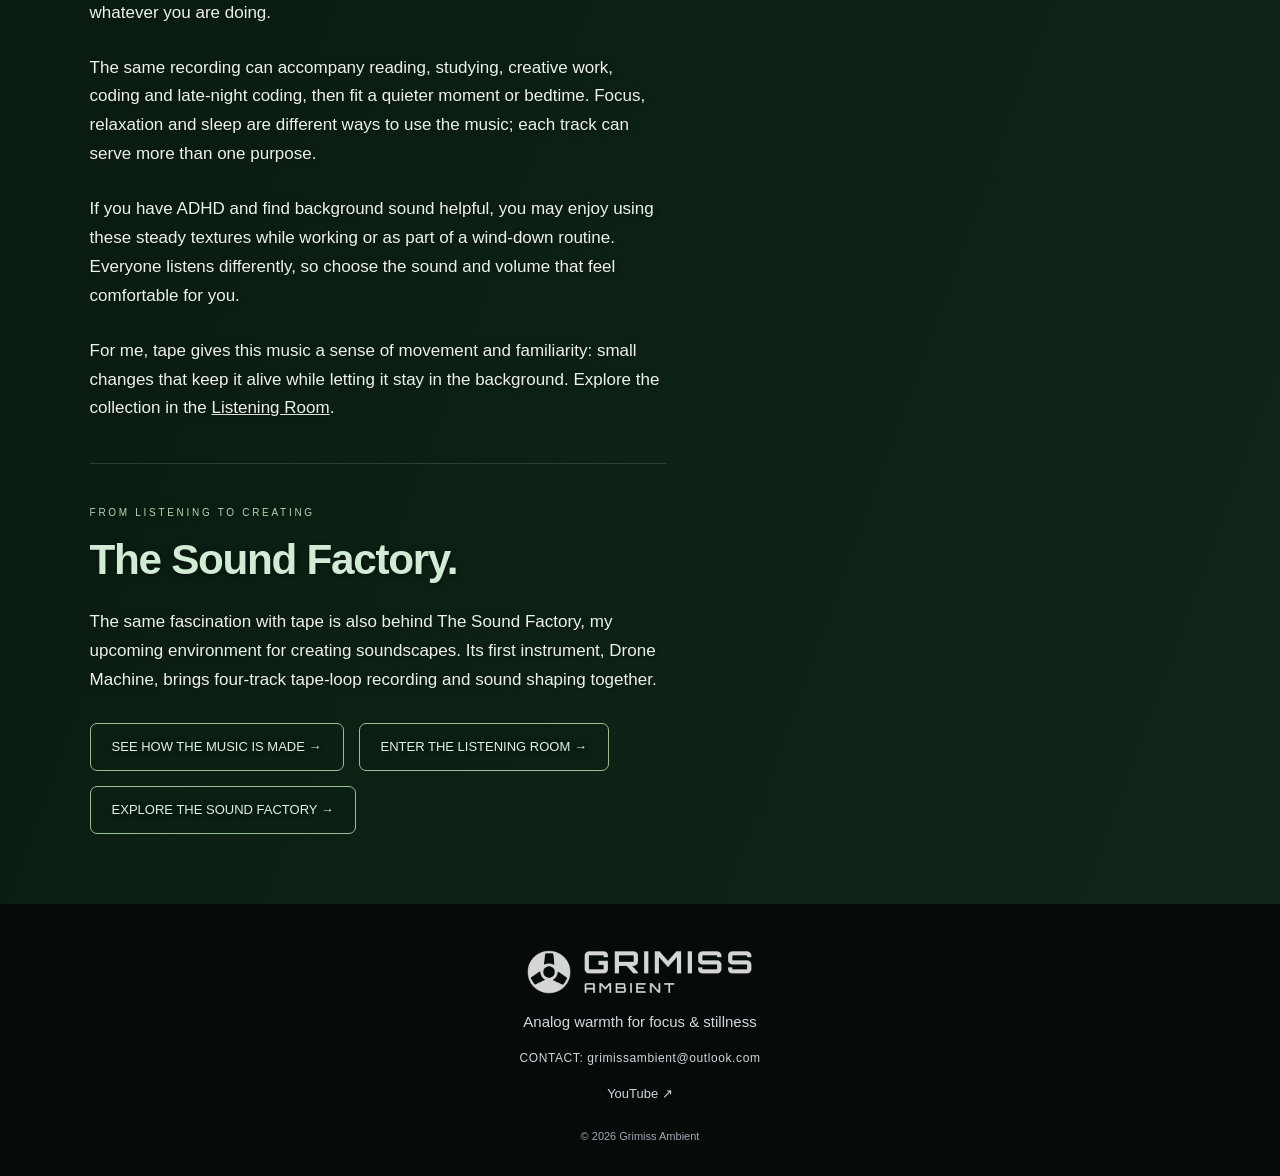
==== commit 142ee793: "Move About hero text right to clear shoebox recorder" ====
--- a/about.html
+++ b/about.html
@@ -97,4 +97,7 @@
 @media(min-width:601px){.about-origin{background-position:center center}.origin-copy{padding-left:40px}}
 @media(max-width:900px) and (min-width:601px){.about-origin{background-position:47% center}.about-origin:before{background:linear-gradient(90deg,transparent 30%,#05150c33 48%,#05150c88 100%)}}
 @media(max-width:600px){.about-origin{background:#091b11}.about-origin:before{background:url("assets/about-shoebox-wide.webp") left top/auto 340px no-repeat}.origin-copy{padding-top:340px;position:relative;z-index:1}}
+</style><style>
+@media(min-width:901px){.about-origin{grid-template-columns:58% 42%;padding-right:5%;padding-left:5%}.origin-copy{padding-left:24px;max-width:620px}}
+@media(min-width:601px) and (max-width:900px){.about-origin{grid-template-columns:55% 45%;padding-right:4%;padding-left:4%}.origin-copy{padding-left:20px}}
 </style></head><body><a class="skip" href="#main">Skip to content</a><header class="site-header"><a class="brand" href="index.html"><img class="brand-icon" src="[data-uri]" alt="" width="43" height="43"><img class="brand-text" src="[data-uri]" alt="Grimiss Ambient" width="166" height="46"></a><nav class="nav" aria-label="Main navigation"><a href="index.html">Home</a><a href="listening-room.html">Listening Room</a><a href="sound-factory.html">The Sound Factory</a><a href="process.html">The Process</a><a href="about.html" aria-current="page">About</a></nav></header><main id="main"><section class="about-origin" aria-labelledby="origin-title"><div class="origin-copy"><p class="eyebrow">Behind Grimiss Ambient</p><h1 id="origin-title">Where the<br>journey started.</h1><p>After moving from England to Denmark in 2020, my first tape-machine purchase from a genbrugsbutik — a Danish second-hand shop — was a small shoebox cassette recorder.</p><p>I modified it with a speed control and an input control. That simple machine became a way to experiment with sound, and helped reignite my passion for making music with analogue tape.</p></div></section><article class="story about-follow"><div class="about-reel-backdrop" aria-hidden="true"><div class="about-reel-sticky"><video id="about-reel-video" autoplay muted loop playsinline preload="metadata" tabindex="-1"><source src="assets/reel-in-motion.mp4" type="video/mp4"></video></div></div><button class="about-film-toggle" type="button" aria-controls="about-reel-video">Pause video</button><section class="reel-story" aria-label="The story continues"><div class="copy"><p>From that shoebox recorder, the collection grew to include reel-to-reel machines, cassette decks and classic hi-fi equipment, alongside modern synths and digital production. An old Bang &amp; Olufsen reel-to-reel recorder became another part of that journey.</p><h2>Shaping<br>with tape.</h2><p>Grimiss Ambient is built around the meeting point between digital precision and the imperfections of analogue tape.</p><p>I create the music digitally, then run it through tape to introduce the warmth, movement and character that only physical recording can bring. Gentle saturation, wow and flutter, noise and the subtle variations of tape all become part of the sound.</p><p>The result is a hybrid approach that combines the flexibility of modern production with the character of vintage analogue equipment.</p><h2>Focus. Relax. Sleep.</h2><p>FRS means Focus • Relax • Sleep. I make slowly evolving ambient music intended to help you concentrate, unwind or settle down for the night. The sound is there to become part of your surroundings, leaving room for whatever you are doing.</p><p>The same recording can accompany reading, studying, creative work, coding and late-night coding, then fit a quieter moment or bedtime. Focus, relaxation and sleep are different ways to use the music; each track can serve more than one purpose.</p><p>If you have ADHD and find background sound helpful, you may enjoy using these steady textures while working or as part of a wind-down routine. Everyone listens differently, so choose the sound and volume that feel comfortable for you.</p><p>For me, tape gives this music a sense of movement and familiarity: small changes that keep it alive while letting it stay in the background. Explore the collection in the <a href="listening-room.html" style="text-decoration:underline">Listening Room</a>.</p></div></section><section class="connection"><p class="eyebrow">From listening to creating</p><h2>The Sound Factory.</h2><p>The same fascination with tape is also behind The Sound Factory, my upcoming environment for creating soundscapes. Its first instrument, Drone Machine, brings four-track tape-loop recording and sound shaping together.</p><div class="actions"><a class="button" href="process.html">SEE HOW THE MUSIC IS MADE →</a><a class="button" href="listening-room.html">ENTER THE LISTENING ROOM →</a><a class="button factory" href="sound-factory.html">EXPLORE THE SOUND FACTORY →</a></div></section></article></main><footer class="shared-footer"><a class="footer-brand" href="index.html" aria-label="Grimiss Ambient home"><img class="footer-reel" src="[data-uri]" alt="" width="44" height="44"><img class="footer-wordmark" src="[data-uri]" alt="Grimiss Ambient" width="170" height="46"></a><p class="footer-tagline">Analog warmth for focus &amp; stillness</p><p class="footer-contact">CONTACT: <a href="mailto:grimissambient@outlook.com">grimissambient@outlook.com</a></p><div class="footer-links"><a href="https://www.youtube.com/@grimiss-ambient" target="_blank" rel="noopener noreferrer">YouTube ↗</a></div><p class="copyright">© 2026 Grimiss Ambient</p></footer><!-- About page v5 --><!-- FRS listener context v1 --><script>const aboutFilm=document.getElementById('about-reel-video'),aboutToggle=document.querySelector('.about-film-toggle');aboutToggle.addEventListener('click',()=>{if(aboutFilm.paused){aboutFilm.play().catch(()=>{});}else{aboutFilm.pause();}});function updateAboutFilm(){aboutToggle.textContent=aboutFilm.paused?'Play video':'Pause video';}aboutFilm.addEventListener('play',updateAboutFilm);aboutFilm.addEventListener('pause',updateAboutFilm);aboutFilm.play().catch(updateAboutFilm);</script></body></html>
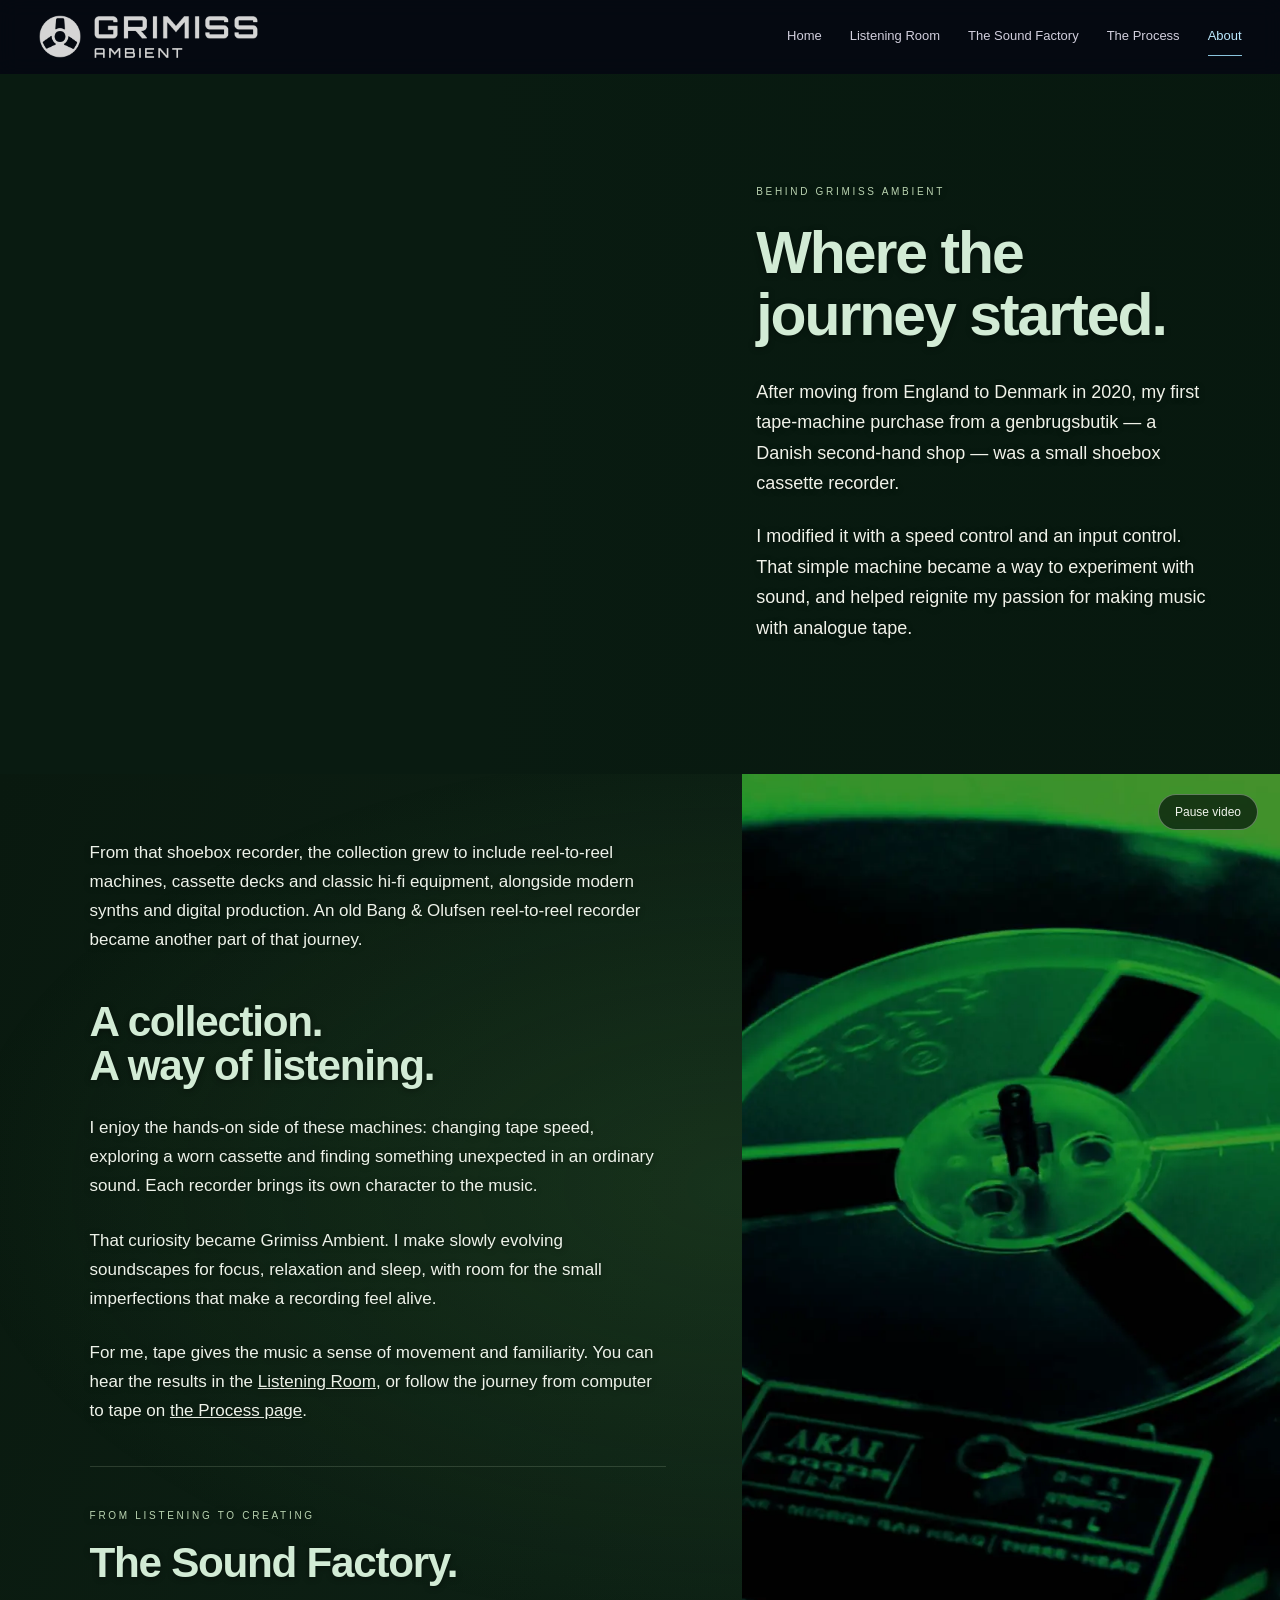
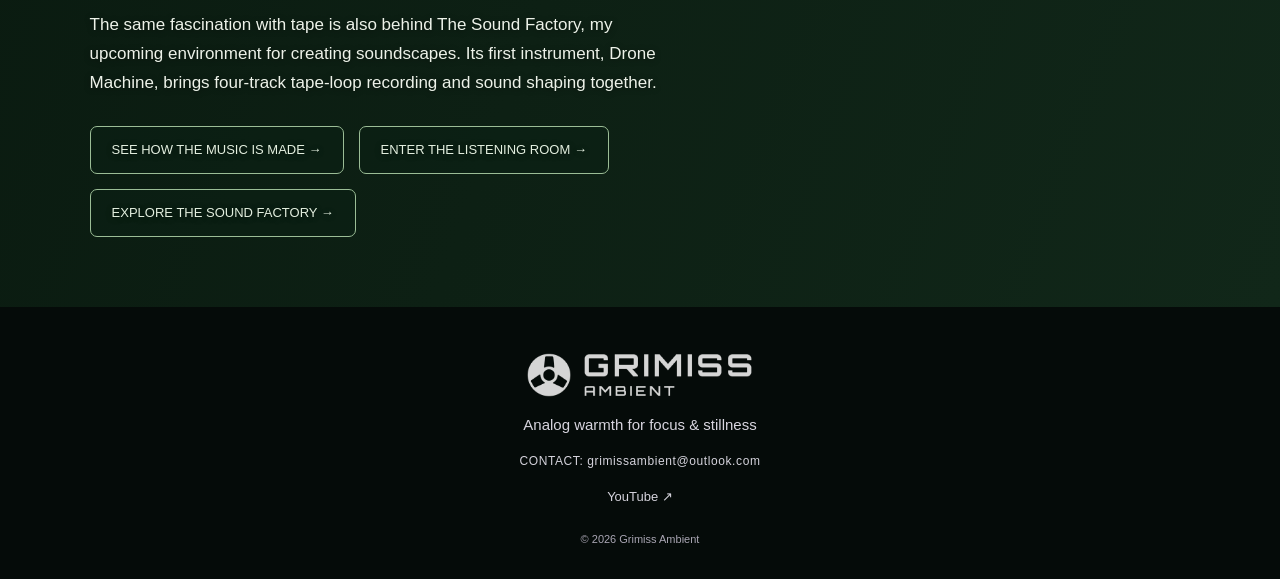
==== commit 3bf9735a: "Polish site navigation, focus page copy, improve listening access, sharing metadata and reusable ass" ====
--- a/about.html
+++ b/about.html
@@ -1,103 +1 @@
-<!doctype html><html lang="en"><head><meta charset="utf-8"><meta name="viewport" content="width=device-width,initial-scale=1"><title>About Grimiss Ambient | The Story Behind the Tape</title><meta name="description" content="The story behind Grimiss Ambient: a second-hand shoebox cassette recorder, hands-on tape experiments and ambient music for Focus • Relax • Sleep."><link rel="canonical" href="https://grimiss.github.io/about.html"><meta name="theme-color" content="#0a0914"><style>
-*{box-sizing:border-box}html{scroll-behavior:smooth}body{margin:0;background:#0b0b15;color:#d6d6e1;font:17px/1.7 Arial,Helvetica,sans-serif}a{color:inherit;text-decoration:none}a:focus-visible{outline:3px solid #a6d8ee;outline-offset:5px}.skip{position:fixed;top:-90px;left:15px;z-index:10;background:#fff;color:#000;padding:10px}.skip:focus{top:10px}
-/* Shared Grimiss Ambient header v2 */
-.site-header{height:74px;min-height:74px;padding:13px 3%;display:flex;flex-wrap:nowrap;align-items:center;justify-content:space-between;gap:25px;background:#0a0914f5;border-bottom:1px solid #ffffff16}
-.site-header .brand{display:flex;align-items:center;gap:12px;line-height:normal}
-.site-header .brand-icon{width:42px;height:42px;object-fit:contain}
-.site-header .brand-text{width:164px;height:auto}
-.site-header .nav{display:flex;order:initial;flex-basis:auto;justify-content:initial;gap:30px;font-size:13px}
-.site-header .nav a{padding:9px 0;color:#c7bed3}
-.site-header .nav a[aria-current]{color:#b5d9e8;border-bottom:1px solid #719cb0}
-.site-header .nav a:hover{color:white}
-@media(max-width:900px){.site-header{height:auto;min-height:74px;padding:17px 5%}.site-header .nav{gap:20px;font-size:12px}}
-@media(max-width:600px){.site-header{padding:16px 6%;flex-wrap:wrap;gap:17px}.site-header .brand-icon{width:35px;height:35px}.site-header .brand-text{width:145px}.site-header .nav{width:100%;justify-content:space-between;gap:0;font-size:10px;flex-basis:100%}}
-
-main{background:radial-gradient(ellipse at 95% 30%,#47245270,transparent 55%),radial-gradient(ellipse at 0% 10%,#122d5770,transparent 50%),#11101d}.story{max-width:1180px;margin:auto;padding:65px 5% 75px}.eyebrow{font-size:10px;letter-spacing:.27em;text-transform:uppercase;color:#b8a9ce;margin:0 0 17px}h1,h2{color:#b5d3ea;line-height:1.06;letter-spacing:-2px}h1{font-size:clamp(42px,5.3vw,73px);max-width:800px;margin:0 0 35px}h2{font-size:clamp(31px,3.3vw,45px);margin:0 0 25px;letter-spacing:-1.3px}.opening{max-width:850px;font-size:20px;line-height:1.6;margin-bottom:45px}.opening p{margin:0 0 20px}.story-grid{display:grid;grid-template-columns:1fr .85fr;gap:65px;align-items:start}.copy p{margin:0 0 26px}.copy h2{margin-top:45px}.copy h2:first-child{margin-top:0}.studio{margin:0}.studio img{display:block;width:100%;height:auto;border-radius:20px;filter:saturate(.8);border:1px solid #ffffff13}.studio figcaption{color:#9d96ad;font-size:11px;margin-top:12px}.connection{padding-top:40px;margin-top:40px;border-top:1px solid #ffffff1b}.connection p{max-width:780px}.actions{display:flex;flex-wrap:wrap;gap:15px;margin-top:28px}.button{display:inline-block;border:1px solid #728ba7;border-radius:7px;padding:12px 21px;font-size:13px;color:#dce9f4}.button:hover{background:#26334b}.button.factory{border-color:#b65b75}.button.factory:hover{background:#3d2335}footer{background:#090b12;padding:26px 5%;display:flex;justify-content:space-between;gap:20px;font-size:12px;color:#9793a5}footer a:hover{color:#fff}@media(max-width:900px){.story{padding-top:45px}.story-grid{gap:35px;grid-template-columns:1fr .85fr}.opening{font-size:18px}}@media(max-width:600px){body{font-size:16px}.story{padding:38px 6% 50px}.story-grid{grid-template-columns:1fr;gap:25px}.studio{grid-row:2}.studio img{max-height:650px;object-fit:cover;object-position:center}.opening{font-size:18px;margin-bottom:30px}h1{letter-spacing:-1.5px;margin-bottom:27px}.copy h2{margin-top:35px}.connection{margin-top:30px;padding-top:30px}footer{flex-direction:column;gap:8px}}@media(prefers-reduced-motion:reduce){html{scroll-behavior:auto}}
-</style><style>/* About photographic atmosphere v2 */
-main{position:relative;isolation:isolate;overflow:hidden;background:#11101c}
-main:before{content:"";position:absolute;inset:-35px;z-index:-2;background-image:url("assets/cassette-texture.webp");background-size:cover;background-position:center 40%;filter:blur(24px) saturate(.65) brightness(.62);transform:scale(1.04);pointer-events:none}
-main:after{content:"";position:absolute;inset:0;z-index:-1;background:linear-gradient(90deg,rgba(8,11,23,.82),rgba(20,12,31,.62) 62%,rgba(14,12,27,.48)),linear-gradient(0deg,#0b0b15b0,transparent 32%);pointer-events:none}
-.story{max-width:1240px;padding-top:70px;padding-bottom:75px}
-h1,h2{color:#bfd6ef}
-.opening,.copy,.connection{color:#f0edf3;text-shadow:0 1px 6px #0007}
-.studio img{box-shadow:0 20px 65px #05071166;border-color:#c8b8dc28}
-.studio figcaption{color:#c4bbd1}
-.eyebrow{color:#d1c0e4}
-.connection{border-top-color:#d3bfd82c}
-.button{background:#0a101d70}
-@media(max-width:600px){.story{padding-top:40px}main:before{background-position:45% top;filter:blur(20px) saturate(.65) brightness(.65)}main:after{background:linear-gradient(90deg,#090d1bcc,#170e24a6),linear-gradient(0deg,#0b0b1580,transparent)}}
-</style><style>.studio{align-self:start}.studio img{height:auto;max-height:none;object-fit:contain}.story-grid{grid-template-columns:1fr 1.1fr}@media(max-width:600px){.story-grid{grid-template-columns:1fr}}</style><style>.tape-moments{margin:55px 0 0;padding-top:40px;border-top:1px solid #d3bfd82c}.tape-gallery{display:grid;grid-template-columns:minmax(0,1.7fr) minmax(0,1fr);gap:24px;align-items:center}.tape-gallery figure{margin:0;min-width:0}.tape-gallery img,.tape-gallery video{display:block;width:100%;height:auto;border-radius:12px;border:1px solid #ffffff25;background:#080e0c}.tape-gallery video{max-height:540px;aspect-ratio:9/16;object-fit:contain}.tape-gallery figcaption{color:#c4bbd1;font-size:12px;margin-top:12px}.tape-moments>p{max-width:640px}@media(max-width:600px){.tape-gallery{grid-template-columns:1fr;gap:30px}.tape-gallery figure:last-child{width:min(100%,330px);justify-self:center}}</style><style>
-/* About v5: shoebox origin and reel footage lead the story. */
-body,main{background:#09130f}
-main:before{background-image:url("assets/cassette-texture.webp");background-position:center top;background-size:cover;filter:blur(52px) saturate(.8) brightness(.8)}
-main:after{background:linear-gradient(110deg,#07160ee0,#102c1c99 58%,#07150dbb),linear-gradient(0deg,#07120deb,transparent 65%)}
-h1,h2{color:#d2ebd5}.eyebrow{color:#b9d3b0}
-.opening,.copy,.connection{color:#edf2e9}
-.tape-moments{margin:0 0 60px;padding:0;border:0}
-.tape-gallery{grid-template-columns:minmax(0,1.65fr) minmax(0,.85fr);align-items:start;gap:28px}
-.tape-gallery img{border-color:#bad6b838}
-.tape-gallery video{max-height:none;border-color:#bad6b838}
-.tape-gallery figcaption{color:#c5d3c3}
-.story-grid{display:block}.copy{max-width:850px}
-.connection{border-color:#c0d9b82e}.button,.button.factory{border-color:#9bbd96;color:#e3efdf;background:#0b201580}.button:hover,.button.factory:hover{background:#25452d}
-.visually-hidden{position:absolute;width:1px;height:1px;padding:0;margin:-1px;overflow:hidden;clip-path:inset(50%);white-space:nowrap}
-@media(max-width:600px){.tape-gallery{grid-template-columns:1fr}.tape-moments{margin-bottom:40px}.tape-gallery figure:last-child{width:min(100%,360px)}main:before{filter:blur(38px) saturate(.8) brightness(.8)}main:after{background:linear-gradient(110deg,#07160edb,#102c1ca6),linear-gradient(0deg,#07120deb,transparent 65%)}}
-</style><style>/* Shared translucent header */
-.site-header,.header{background:rgba(5,7,18,.78);border-bottom:1px solid #ffffff0d;backdrop-filter:blur(10px);-webkit-backdrop-filter:blur(10px)}
-.site-header{position:sticky;top:0;z-index:20}
-</style><style>
-footer.shared-footer{display:flex;flex-direction:column;align-items:center;justify-content:center;gap:15px;padding:45px 6% 30px;background:rgba(0,0,0,.4);border-top:1px solid #ffffff18;text-align:center;color:#d5d3dc;font-size:13px}
-.shared-footer .footer-brand{display:flex;align-items:center;gap:12px}.shared-footer .footer-brand img{display:block}.shared-footer .footer-reel{width:44px;height:44px}.shared-footer .footer-wordmark{width:170px;height:auto}.shared-footer p{margin:0;line-height:1.6}.shared-footer .footer-tagline{color:#d8d5df;font-size:15px}.shared-footer .footer-contact{font-size:12px;letter-spacing:.05em}.shared-footer .footer-links{display:flex;gap:22px;justify-content:center;flex-wrap:wrap}.shared-footer a:hover{color:white;text-decoration:underline}.shared-footer .copyright{font-size:11px;color:#aaa6b4;margin-top:8px}
-</style><style>footer.shared-footer{border-top:0}</style><style>
-/* About v6: photographic origin, followed by alternating text and film. */
-.about-origin{position:relative;isolation:isolate;min-height:700px;display:grid;grid-template-columns:1fr 1fr;align-items:center;padding:65px 6%;background:#081b10 url("assets/about-shoebox-wide.webp") center center/cover no-repeat}
-.about-origin:before{content:"";position:absolute;inset:0;z-index:-1;background:linear-gradient(90deg,transparent 35%,#07170a15 48%,#05150c66 100%),linear-gradient(0deg,#09170f,transparent 18%)}
-.origin-copy{grid-column:2;max-width:600px;padding:25px 0 25px 35px;color:#f0f2e9;text-shadow:0 1px 6px #0006}
-.origin-copy h1{font-size:clamp(40px,4.6vw,68px);margin-bottom:30px}
-.origin-copy p{font-size:18px;line-height:1.7;margin:0 0 22px}.origin-copy .eyebrow{font-size:10px}
-.about-follow{max-width:1350px;padding:70px 6%}
-.reel-story{display:grid;grid-template-columns:minmax(0,1.25fr) minmax(0,.75fr);gap:70px;align-items:start}
-.reel-film{margin:0;position:sticky;top:105px}
-.reel-film video{display:block;width:100%;aspect-ratio:9/16;object-fit:contain;background:#061009;border:1px solid #bdd1b729;border-radius:14px;max-height:740px}
-.reel-film figcaption{font-size:12px;color:#c5d3c3;margin-top:12px}
-@media(max-width:900px){.about-origin{min-height:650px;padding:45px 5%;background-position:45% center}.origin-copy{padding-left:20px}.origin-copy p{font-size:16px}.origin-copy h1{font-size:43px}.reel-story{gap:35px}.about-follow{padding:50px 5%}}
-@media(max-width:600px){.about-origin{display:block;padding:0 6% 35px;min-height:0;background-size:auto 380px;background-position:left top;background-color:#09170f}.about-origin:before{background:linear-gradient(0deg,#09170f 0%,#09170f 48%,transparent 75%)}.origin-copy{padding:340px 0 0;max-width:none}.origin-copy h1{font-size:43px}.origin-copy p{font-size:17px}.reel-story{grid-template-columns:1fr;gap:30px}.reel-film{position:static;width:min(100%,360px);justify-self:center}.about-follow{padding:40px 6%}}
-</style><style>/* Fade the origin photograph into the shared green atmosphere. */
-.about-origin{-webkit-mask-image:linear-gradient(to bottom,#000 0%,#000 calc(100% - 180px),transparent 100%);mask-image:linear-gradient(to bottom,#000 0%,#000 calc(100% - 180px),transparent 100%)}
-@media(max-width:600px){.about-origin{-webkit-mask-image:linear-gradient(to bottom,#000 0%,#000 calc(100% - 35px),transparent 100%);mask-image:linear-gradient(to bottom,#000 0%,#000 calc(100% - 35px),transparent 100%)}}
-</style><style>
-/* More space around the origin copy; immersive reel background below. */
-main#main{overflow:clip}
-@media(min-width:601px){.about-origin{background-position:calc(50% - 85px) center}.origin-copy{padding-left:50px}}
-.about-follow{position:relative;isolation:isolate;max-width:none;margin:0;padding:65px 0 70px;background:linear-gradient(110deg,#09190f,#112719)}
-.about-reel-backdrop{position:absolute;inset:0;z-index:-1;pointer-events:none}
-.about-reel-sticky{position:sticky;top:74px;height:calc(100svh - 74px);min-height:540px;overflow:hidden}
-.about-reel-sticky video{position:absolute;right:0;top:0;width:42%;height:100%;object-fit:cover;object-position:center;border:0;border-radius:0}
-.about-reel-sticky:after{content:"";position:absolute;inset:0 42% 0 0;background:radial-gradient(ellipse at right center,#386b3540,transparent 75%)}
-.about-follow .reel-story{display:block;margin:0 48% 0 7%;padding:0}
-.about-follow .copy{max-width:720px}
-.about-follow .connection{margin:40px 48% 0 7%;max-width:720px}
-.about-film-toggle{position:absolute;top:20px;right:22px;background:#07130cb3;border:1px solid #d4e8ce66;border-radius:22px;color:#f0f4ec;padding:10px 16px;font:12px Arial;cursor:pointer}
-.about-film-toggle:focus-visible{outline:3px solid #c5dfb9;outline-offset:4px}
-@media(max-width:900px) and (min-width:601px){.about-origin{background-position:calc(45% - 60px) center}.origin-copy{padding-left:28px}.about-follow .reel-story{margin-left:5%;margin-right:48%}.about-follow .connection{margin-left:5%;margin-right:48%}}
-@media(max-width:600px){.about-origin{background-position:left top}.about-follow{padding:75px 0 40px}.about-follow .reel-story,.about-follow .connection{margin-left:7%;margin-right:7%}.about-reel-sticky{top:0;height:100svh}.about-reel-sticky video{width:100%;opacity:.22}.about-reel-sticky:after{inset:0;background:linear-gradient(90deg,#09190fe6,#09190f80)}}
-</style><style>
-/* Full-width atmosphere with an independently sized shoebox photograph. */
-.about-origin{background:#091b11;overflow:hidden}
-.about-origin:after{content:"";position:absolute;inset:-45px;z-index:-2;background:url("assets/about-shoebox-wide.webp") center/cover no-repeat;filter:blur(42px) brightness(.65);transform:scale(1.08);pointer-events:none}
-.about-origin:before{inset:0;z-index:-1;background-image:linear-gradient(90deg,transparent 28%,#091b1155 44%,#091b11e6 64%,#091b11f0 100%),linear-gradient(0deg,#091b11,transparent 22%),url("assets/about-shoebox-wide.webp");background-size:100% 100%,100% 100%,auto 88%;background-position:center,center,left -65px center;background-repeat:no-repeat;pointer-events:none}
-@media(min-width:601px){.about-origin{background-position:initial}}
-@media(max-width:900px) and (min-width:601px){.about-origin:before{background-size:100% 100%,100% 100%,auto 78%;background-position:center,center,left -80px center}}
-@media(max-width:600px){.about-origin{background:#091b11}.about-origin:before{background-image:linear-gradient(0deg,#091b11 0%,#091b11 45%,transparent 78%),url("assets/about-shoebox-wide.webp");background-size:100% 100%,auto 300px;background-position:center,left top}.origin-copy{padding-top:300px}}
-</style><style>
-/* One continuous hero image: no inset seams or bottom fade. */
-.about-origin{-webkit-mask-image:none;mask-image:none;background:#091b11 url("assets/about-shoebox-wide.webp") center center/cover no-repeat;border:0}
-.about-origin:after{display:none}
-.about-origin:before{inset:0;background:linear-gradient(90deg,transparent 36%,rgba(5,21,12,.12) 50%,rgba(5,21,12,.45) 100%);border:0}
-@media(min-width:601px){.about-origin{background-position:center center}.origin-copy{padding-left:40px}}
-@media(max-width:900px) and (min-width:601px){.about-origin{background-position:47% center}.about-origin:before{background:linear-gradient(90deg,transparent 30%,#05150c33 48%,#05150c88 100%)}}
-@media(max-width:600px){.about-origin{background:#091b11}.about-origin:before{background:url("assets/about-shoebox-wide.webp") left top/auto 340px no-repeat}.origin-copy{padding-top:340px;position:relative;z-index:1}}
-</style><style>
-@media(min-width:901px){.about-origin{grid-template-columns:58% 42%;padding-right:5%;padding-left:5%}.origin-copy{padding-left:24px;max-width:620px}}
-@media(min-width:601px) and (max-width:900px){.about-origin{grid-template-columns:55% 45%;padding-right:4%;padding-left:4%}.origin-copy{padding-left:20px}}
-</style></head><body><a class="skip" href="#main">Skip to content</a><header class="site-header"><a class="brand" href="index.html"><img class="brand-icon" src="[data-uri]" alt="" width="43" height="43"><img class="brand-text" src="[data-uri]" alt="Grimiss Ambient" width="166" height="46"></a><nav class="nav" aria-label="Main navigation"><a href="index.html">Home</a><a href="listening-room.html">Listening Room</a><a href="sound-factory.html">The Sound Factory</a><a href="process.html">The Process</a><a href="about.html" aria-current="page">About</a></nav></header><main id="main"><section class="about-origin" aria-labelledby="origin-title"><div class="origin-copy"><p class="eyebrow">Behind Grimiss Ambient</p><h1 id="origin-title">Where the<br>journey started.</h1><p>After moving from England to Denmark in 2020, my first tape-machine purchase from a genbrugsbutik — a Danish second-hand shop — was a small shoebox cassette recorder.</p><p>I modified it with a speed control and an input control. That simple machine became a way to experiment with sound, and helped reignite my passion for making music with analogue tape.</p></div></section><article class="story about-follow"><div class="about-reel-backdrop" aria-hidden="true"><div class="about-reel-sticky"><video id="about-reel-video" autoplay muted loop playsinline preload="metadata" tabindex="-1"><source src="assets/reel-in-motion.mp4" type="video/mp4"></video></div></div><button class="about-film-toggle" type="button" aria-controls="about-reel-video">Pause video</button><section class="reel-story" aria-label="The story continues"><div class="copy"><p>From that shoebox recorder, the collection grew to include reel-to-reel machines, cassette decks and classic hi-fi equipment, alongside modern synths and digital production. An old Bang &amp; Olufsen reel-to-reel recorder became another part of that journey.</p><h2>Shaping<br>with tape.</h2><p>Grimiss Ambient is built around the meeting point between digital precision and the imperfections of analogue tape.</p><p>I create the music digitally, then run it through tape to introduce the warmth, movement and character that only physical recording can bring. Gentle saturation, wow and flutter, noise and the subtle variations of tape all become part of the sound.</p><p>The result is a hybrid approach that combines the flexibility of modern production with the character of vintage analogue equipment.</p><h2>Focus. Relax. Sleep.</h2><p>FRS means Focus • Relax • Sleep. I make slowly evolving ambient music intended to help you concentrate, unwind or settle down for the night. The sound is there to become part of your surroundings, leaving room for whatever you are doing.</p><p>The same recording can accompany reading, studying, creative work, coding and late-night coding, then fit a quieter moment or bedtime. Focus, relaxation and sleep are different ways to use the music; each track can serve more than one purpose.</p><p>If you have ADHD and find background sound helpful, you may enjoy using these steady textures while working or as part of a wind-down routine. Everyone listens differently, so choose the sound and volume that feel comfortable for you.</p><p>For me, tape gives this music a sense of movement and familiarity: small changes that keep it alive while letting it stay in the background. Explore the collection in the <a href="listening-room.html" style="text-decoration:underline">Listening Room</a>.</p></div></section><section class="connection"><p class="eyebrow">From listening to creating</p><h2>The Sound Factory.</h2><p>The same fascination with tape is also behind The Sound Factory, my upcoming environment for creating soundscapes. Its first instrument, Drone Machine, brings four-track tape-loop recording and sound shaping together.</p><div class="actions"><a class="button" href="process.html">SEE HOW THE MUSIC IS MADE →</a><a class="button" href="listening-room.html">ENTER THE LISTENING ROOM →</a><a class="button factory" href="sound-factory.html">EXPLORE THE SOUND FACTORY →</a></div></section></article></main><footer class="shared-footer"><a class="footer-brand" href="index.html" aria-label="Grimiss Ambient home"><img class="footer-reel" src="[data-uri]" alt="" width="44" height="44"><img class="footer-wordmark" src="[data-uri]" alt="Grimiss Ambient" width="170" height="46"></a><p class="footer-tagline">Analog warmth for focus &amp; stillness</p><p class="footer-contact">CONTACT: <a href="mailto:grimissambient@outlook.com">grimissambient@outlook.com</a></p><div class="footer-links"><a href="https://www.youtube.com/@grimiss-ambient" target="_blank" rel="noopener noreferrer">YouTube ↗</a></div><p class="copyright">© 2026 Grimiss Ambient</p></footer><!-- About page v5 --><!-- FRS listener context v1 --><script>const aboutFilm=document.getElementById('about-reel-video'),aboutToggle=document.querySelector('.about-film-toggle');aboutToggle.addEventListener('click',()=>{if(aboutFilm.paused){aboutFilm.play().catch(()=>{});}else{aboutFilm.pause();}});function updateAboutFilm(){aboutToggle.textContent=aboutFilm.paused?'Play video':'Pause video';}aboutFilm.addEventListener('play',updateAboutFilm);aboutFilm.addEventListener('pause',updateAboutFilm);aboutFilm.play().catch(updateAboutFilm);</script></body></html>+<!doctype html><html lang="en"><head><meta charset="utf-8"><meta name="viewport" content="width=device-width,initial-scale=1"><title>About Grimiss Ambient | The Story Behind the Tape</title><meta name="description" content="The story behind Grimiss Ambient: a second-hand shoebox cassette recorder, hands-on tape experiments and ambient music for Focus • Relax • Sleep."><meta name="theme-color" content="#0a0914"><link rel="canonical" href="https://grimiss.github.io/about.html"><link rel="icon" type="image/webp" href="assets/shared-image-7.webp"><meta property="og:type" content="website"><meta property="og:site_name" content="Grimiss Ambient"><meta property="og:title" content="About Grimiss Ambient | The Story Behind the Tape"><meta property="og:description" content="The story behind Grimiss Ambient: a second-hand shoebox cassette recorder, hands-on tape experiments and ambient music for Focus • Relax • Sleep."><meta property="og:url" content="https://grimiss.github.io/about.html"><meta property="og:image" content="https://grimiss.github.io/assets/about-shoebox-wide.webp"><meta name="twitter:card" content="summary_large_image"><meta name="twitter:title" content="About Grimiss Ambient | The Story Behind the Tape"><meta name="twitter:description" content="The story behind Grimiss Ambient: a second-hand shoebox cassette recorder, hands-on tape experiments and ambient music for Focus • Relax • Sleep."><meta name="twitter:image" content="https://grimiss.github.io/assets/about-shoebox-wide.webp"><link rel="stylesheet" href="assets/about.css?v=1"><link rel="stylesheet" href="assets/site-common.css?v=1"><script src="assets/site-common.js?v=1" defer></script></head><body><a class="skip" href="#main">Skip to content</a><header class="site-header"><a class="brand" href="index.html" aria-label="Grimiss Ambient home"><img decoding="async" class="brand-icon" src="assets/shared-image-7.webp" alt="" width="43" height="43"><img decoding="async" class="brand-text" src="assets/shared-image-8.webp" alt="Grimiss Ambient" width="166" height="46"></a><button class="site-menu" type="button" aria-expanded="false" aria-controls="navigation">MENU ☰</button><nav class="nav" id="navigation" aria-label="Main navigation"><a href="index.html">Home</a><a href="listening-room.html">Listening Room</a><a href="sound-factory.html">The Sound Factory</a><a href="process.html">The Process</a><a href="about.html" aria-current="page">About</a></nav></header><main id="main"><section class="about-origin" aria-labelledby="origin-title"><div class="origin-copy"><p class="eyebrow">Behind Grimiss Ambient</p><h1 id="origin-title">Where the<br>journey started.</h1><p>After moving from England to Denmark in 2020, my first tape-machine purchase from a genbrugsbutik — a Danish second-hand shop — was a small shoebox cassette recorder.</p><p>I modified it with a speed control and an input control. That simple machine became a way to experiment with sound, and helped reignite my passion for making music with analogue tape.</p></div></section><article class="story about-follow"><div class="about-reel-backdrop" aria-hidden="true"><div class="about-reel-sticky"><video poster="assets/reel-poster.webp" id="about-reel-video" autoplay muted loop playsinline preload="metadata" tabindex="-1"><source src="assets/reel-in-motion.mp4" type="video/mp4"></video></div></div><button class="about-film-toggle" type="button" aria-controls="about-reel-video">Pause video</button><section class="reel-story" aria-label="The story continues"><div class="copy"><p>From that shoebox recorder, the collection grew to include reel-to-reel machines, cassette decks and classic hi-fi equipment, alongside modern synths and digital production. An old Bang &amp; Olufsen reel-to-reel recorder became another part of that journey.</p><h2>A collection.<br>A way of listening.</h2><p>I enjoy the hands-on side of these machines: changing tape speed, exploring a worn cassette and finding something unexpected in an ordinary sound. Each recorder brings its own character to the music.</p><p>That curiosity became Grimiss Ambient. I make slowly evolving soundscapes for focus, relaxation and sleep, with room for the small imperfections that make a recording feel alive.</p><p>For me, tape gives the music a sense of movement and familiarity. You can hear the results in the <a href="listening-room.html" style="text-decoration:underline">Listening Room</a>, or follow the journey from computer to tape on <a href="process.html" style="text-decoration:underline">the Process page</a>.</p></div></section><section class="connection"><p class="eyebrow">From listening to creating</p><h2>The Sound Factory.</h2><p>The same fascination with tape is also behind The Sound Factory, my upcoming environment for creating soundscapes. Its first instrument, Drone Machine, brings four-track tape-loop recording and sound shaping together.</p><div class="actions"><a class="button" href="process.html">SEE HOW THE MUSIC IS MADE →</a><a class="button" href="listening-room.html">ENTER THE LISTENING ROOM →</a><a class="button factory" href="sound-factory.html">EXPLORE THE SOUND FACTORY →</a></div></section></article></main><footer class="shared-footer"><a class="footer-brand" href="index.html" aria-label="Grimiss Ambient home"><img decoding="async" class="footer-reel" src="assets/shared-image-7.webp" alt="" width="44" height="44"><img decoding="async" class="footer-wordmark" src="assets/shared-image-8.webp" alt="Grimiss Ambient" width="170" height="46"></a><p class="footer-tagline">Analog warmth for focus &amp; stillness</p><p class="footer-contact">CONTACT: <a href="mailto:grimissambient@outlook.com">grimissambient@outlook.com</a></p><div class="footer-links"><a href="https://www.youtube.com/@grimiss-ambient" target="_blank" rel="noopener noreferrer">YouTube ↗</a></div><p class="copyright">© 2026 Grimiss Ambient</p></footer><!-- About page v5 --><!-- FRS listener context v1 --><script>const aboutFilm=document.getElementById('about-reel-video'),aboutToggle=document.querySelector('.about-film-toggle');aboutToggle.addEventListener('click',()=>{if(aboutFilm.paused){aboutFilm.play().catch(()=>{});}else{aboutFilm.pause();}});function updateAboutFilm(){aboutToggle.textContent=aboutFilm.paused?'Play video':'Pause video';}aboutFilm.addEventListener('play',updateAboutFilm);aboutFilm.addEventListener('pause',updateAboutFilm);if(!matchMedia('(prefers-reduced-motion: reduce)').matches)aboutFilm.play().catch(updateAboutFilm);else{aboutFilm.autoplay=false;aboutFilm.pause();updateAboutFilm();}</script></body></html>
--- a/assets/about.css
+++ b/assets/about.css
@@ -0,0 +1,128 @@
+
+*{box-sizing:border-box}html{scroll-behavior:smooth}body{margin:0;background:#0b0b15;color:#d6d6e1;font:17px/1.7 Arial,Helvetica,sans-serif}a{color:inherit;text-decoration:none}a:focus-visible{outline:3px solid #a6d8ee;outline-offset:5px}.skip{position:fixed;top:-90px;left:15px;z-index:10;background:#fff;color:#000;padding:10px}.skip:focus{top:10px}
+/* Shared Grimiss Ambient header v2 */
+.site-header{height:74px;min-height:74px;padding:13px 3%;display:flex;flex-wrap:nowrap;align-items:center;justify-content:space-between;gap:25px;background:#0a0914f5;border-bottom:1px solid #ffffff16}
+.site-header .brand{display:flex;align-items:center;gap:12px;line-height:normal}
+.site-header .brand-icon{width:42px;height:42px;object-fit:contain}
+.site-header .brand-text{width:164px;height:auto}
+.site-header .nav{display:flex;order:initial;flex-basis:auto;justify-content:initial;gap:30px;font-size:13px}
+.site-header .nav a{padding:9px 0;color:#c7bed3}
+.site-header .nav a[aria-current]{color:#b5d9e8;border-bottom:1px solid #719cb0}
+.site-header .nav a:hover{color:white}
+@media(max-width:900px){.site-header{height:auto;min-height:74px;padding:17px 5%}.site-header .nav{gap:20px;font-size:12px}}
+@media(max-width:600px){.site-header{padding:16px 6%;flex-wrap:wrap;gap:17px}.site-header .brand-icon{width:35px;height:35px}.site-header .brand-text{width:145px}.site-header .nav{width:100%;justify-content:space-between;gap:0;font-size:10px;flex-basis:100%}}
+
+main{background:radial-gradient(ellipse at 95% 30%,#47245270,transparent 55%),radial-gradient(ellipse at 0% 10%,#122d5770,transparent 50%),#11101d}.story{max-width:1180px;margin:auto;padding:65px 5% 75px}.eyebrow{font-size:10px;letter-spacing:.27em;text-transform:uppercase;color:#b8a9ce;margin:0 0 17px}h1,h2{color:#b5d3ea;line-height:1.06;letter-spacing:-2px}h1{font-size:clamp(42px,5.3vw,73px);max-width:800px;margin:0 0 35px}h2{font-size:clamp(31px,3.3vw,45px);margin:0 0 25px;letter-spacing:-1.3px}.opening{max-width:850px;font-size:20px;line-height:1.6;margin-bottom:45px}.opening p{margin:0 0 20px}.story-grid{display:grid;grid-template-columns:1fr .85fr;gap:65px;align-items:start}.copy p{margin:0 0 26px}.copy h2{margin-top:45px}.copy h2:first-child{margin-top:0}.studio{margin:0}.studio img{display:block;width:100%;height:auto;border-radius:20px;filter:saturate(.8);border:1px solid #ffffff13}.studio figcaption{color:#9d96ad;font-size:11px;margin-top:12px}.connection{padding-top:40px;margin-top:40px;border-top:1px solid #ffffff1b}.connection p{max-width:780px}.actions{display:flex;flex-wrap:wrap;gap:15px;margin-top:28px}.button{display:inline-block;border:1px solid #728ba7;border-radius:7px;padding:12px 21px;font-size:13px;color:#dce9f4}.button:hover{background:#26334b}.button.factory{border-color:#b65b75}.button.factory:hover{background:#3d2335}footer{background:#090b12;padding:26px 5%;display:flex;justify-content:space-between;gap:20px;font-size:12px;color:#9793a5}footer a:hover{color:#fff}@media(max-width:900px){.story{padding-top:45px}.story-grid{gap:35px;grid-template-columns:1fr .85fr}.opening{font-size:18px}}@media(max-width:600px){body{font-size:16px}.story{padding:38px 6% 50px}.story-grid{grid-template-columns:1fr;gap:25px}.studio{grid-row:2}.studio img{max-height:650px;object-fit:cover;object-position:center}.opening{font-size:18px;margin-bottom:30px}h1{letter-spacing:-1.5px;margin-bottom:27px}.copy h2{margin-top:35px}.connection{margin-top:30px;padding-top:30px}footer{flex-direction:column;gap:8px}}@media(prefers-reduced-motion:reduce){html{scroll-behavior:auto}}
+
+
+/* About photographic atmosphere v2 */
+main{position:relative;isolation:isolate;overflow:hidden;background:#11101c}
+main:before{content:"";position:absolute;inset:-35px;z-index:-2;background-image:url("assets/cassette-texture.webp");background-size:cover;background-position:center 40%;filter:blur(24px) saturate(.65) brightness(.62);transform:scale(1.04);pointer-events:none}
+main:after{content:"";position:absolute;inset:0;z-index:-1;background:linear-gradient(90deg,rgba(8,11,23,.82),rgba(20,12,31,.62) 62%,rgba(14,12,27,.48)),linear-gradient(0deg,#0b0b15b0,transparent 32%);pointer-events:none}
+.story{max-width:1240px;padding-top:70px;padding-bottom:75px}
+h1,h2{color:#bfd6ef}
+.opening,.copy,.connection{color:#f0edf3;text-shadow:0 1px 6px #0007}
+.studio img{box-shadow:0 20px 65px #05071166;border-color:#c8b8dc28}
+.studio figcaption{color:#c4bbd1}
+.eyebrow{color:#d1c0e4}
+.connection{border-top-color:#d3bfd82c}
+.button{background:#0a101d70}
+@media(max-width:600px){.story{padding-top:40px}main:before{background-position:45% top;filter:blur(20px) saturate(.65) brightness(.65)}main:after{background:linear-gradient(90deg,#090d1bcc,#170e24a6),linear-gradient(0deg,#0b0b1580,transparent)}}
+
+
+.studio{align-self:start}.studio img{height:auto;max-height:none;object-fit:contain}.story-grid{grid-template-columns:1fr 1.1fr}@media(max-width:600px){.story-grid{grid-template-columns:1fr}}
+
+.tape-moments{margin:55px 0 0;padding-top:40px;border-top:1px solid #d3bfd82c}.tape-gallery{display:grid;grid-template-columns:minmax(0,1.7fr) minmax(0,1fr);gap:24px;align-items:center}.tape-gallery figure{margin:0;min-width:0}.tape-gallery img,.tape-gallery video{display:block;width:100%;height:auto;border-radius:12px;border:1px solid #ffffff25;background:#080e0c}.tape-gallery video{max-height:540px;aspect-ratio:9/16;object-fit:contain}.tape-gallery figcaption{color:#c4bbd1;font-size:12px;margin-top:12px}.tape-moments>p{max-width:640px}@media(max-width:600px){.tape-gallery{grid-template-columns:1fr;gap:30px}.tape-gallery figure:last-child{width:min(100%,330px);justify-self:center}}
+
+
+/* About v5: shoebox origin and reel footage lead the story. */
+body,main{background:#09130f}
+main:before{background-image:url("assets/cassette-texture.webp");background-position:center top;background-size:cover;filter:blur(52px) saturate(.8) brightness(.8)}
+main:after{background:linear-gradient(110deg,#07160ee0,#102c1c99 58%,#07150dbb),linear-gradient(0deg,#07120deb,transparent 65%)}
+h1,h2{color:#d2ebd5}.eyebrow{color:#b9d3b0}
+.opening,.copy,.connection{color:#edf2e9}
+.tape-moments{margin:0 0 60px;padding:0;border:0}
+.tape-gallery{grid-template-columns:minmax(0,1.65fr) minmax(0,.85fr);align-items:start;gap:28px}
+.tape-gallery img{border-color:#bad6b838}
+.tape-gallery video{max-height:none;border-color:#bad6b838}
+.tape-gallery figcaption{color:#c5d3c3}
+.story-grid{display:block}.copy{max-width:850px}
+.connection{border-color:#c0d9b82e}.button,.button.factory{border-color:#9bbd96;color:#e3efdf;background:#0b201580}.button:hover,.button.factory:hover{background:#25452d}
+.visually-hidden{position:absolute;width:1px;height:1px;padding:0;margin:-1px;overflow:hidden;clip-path:inset(50%);white-space:nowrap}
+@media(max-width:600px){.tape-gallery{grid-template-columns:1fr}.tape-moments{margin-bottom:40px}.tape-gallery figure:last-child{width:min(100%,360px)}main:before{filter:blur(38px) saturate(.8) brightness(.8)}main:after{background:linear-gradient(110deg,#07160edb,#102c1ca6),linear-gradient(0deg,#07120deb,transparent 65%)}}
+
+
+/* Shared translucent header */
+.site-header,.header{background:rgba(5,7,18,.78);border-bottom:1px solid #ffffff0d;backdrop-filter:blur(10px);-webkit-backdrop-filter:blur(10px)}
+.site-header{position:sticky;top:0;z-index:20}
+
+
+
+footer.shared-footer{display:flex;flex-direction:column;align-items:center;justify-content:center;gap:15px;padding:45px 6% 30px;background:rgba(0,0,0,.4);border-top:1px solid #ffffff18;text-align:center;color:#d5d3dc;font-size:13px}
+.shared-footer .footer-brand{display:flex;align-items:center;gap:12px}.shared-footer .footer-brand img{display:block}.shared-footer .footer-reel{width:44px;height:44px}.shared-footer .footer-wordmark{width:170px;height:auto}.shared-footer p{margin:0;line-height:1.6}.shared-footer .footer-tagline{color:#d8d5df;font-size:15px}.shared-footer .footer-contact{font-size:12px;letter-spacing:.05em}.shared-footer .footer-links{display:flex;gap:22px;justify-content:center;flex-wrap:wrap}.shared-footer a:hover{color:white;text-decoration:underline}.shared-footer .copyright{font-size:11px;color:#aaa6b4;margin-top:8px}
+
+
+footer.shared-footer{border-top:0}
+
+
+/* About v6: photographic origin, followed by alternating text and film. */
+.about-origin{position:relative;isolation:isolate;min-height:700px;display:grid;grid-template-columns:1fr 1fr;align-items:center;padding:65px 6%;background:#081b10 url("assets/about-shoebox-wide.webp") center center/cover no-repeat}
+.about-origin:before{content:"";position:absolute;inset:0;z-index:-1;background:linear-gradient(90deg,transparent 35%,#07170a15 48%,#05150c66 100%),linear-gradient(0deg,#09170f,transparent 18%)}
+.origin-copy{grid-column:2;max-width:600px;padding:25px 0 25px 35px;color:#f0f2e9;text-shadow:0 1px 6px #0006}
+.origin-copy h1{font-size:clamp(40px,4.6vw,68px);margin-bottom:30px}
+.origin-copy p{font-size:18px;line-height:1.7;margin:0 0 22px}.origin-copy .eyebrow{font-size:10px}
+.about-follow{max-width:1350px;padding:70px 6%}
+.reel-story{display:grid;grid-template-columns:minmax(0,1.25fr) minmax(0,.75fr);gap:70px;align-items:start}
+.reel-film{margin:0;position:sticky;top:105px}
+.reel-film video{display:block;width:100%;aspect-ratio:9/16;object-fit:contain;background:#061009;border:1px solid #bdd1b729;border-radius:14px;max-height:740px}
+.reel-film figcaption{font-size:12px;color:#c5d3c3;margin-top:12px}
+@media(max-width:900px){.about-origin{min-height:650px;padding:45px 5%;background-position:45% center}.origin-copy{padding-left:20px}.origin-copy p{font-size:16px}.origin-copy h1{font-size:43px}.reel-story{gap:35px}.about-follow{padding:50px 5%}}
+@media(max-width:600px){.about-origin{display:block;padding:0 6% 35px;min-height:0;background-size:auto 380px;background-position:left top;background-color:#09170f}.about-origin:before{background:linear-gradient(0deg,#09170f 0%,#09170f 48%,transparent 75%)}.origin-copy{padding:340px 0 0;max-width:none}.origin-copy h1{font-size:43px}.origin-copy p{font-size:17px}.reel-story{grid-template-columns:1fr;gap:30px}.reel-film{position:static;width:min(100%,360px);justify-self:center}.about-follow{padding:40px 6%}}
+
+
+/* Fade the origin photograph into the shared green atmosphere. */
+.about-origin{-webkit-mask-image:linear-gradient(to bottom,#000 0%,#000 calc(100% - 180px),transparent 100%);mask-image:linear-gradient(to bottom,#000 0%,#000 calc(100% - 180px),transparent 100%)}
+@media(max-width:600px){.about-origin{-webkit-mask-image:linear-gradient(to bottom,#000 0%,#000 calc(100% - 35px),transparent 100%);mask-image:linear-gradient(to bottom,#000 0%,#000 calc(100% - 35px),transparent 100%)}}
+
+
+
+/* More space around the origin copy; immersive reel background below. */
+main#main{overflow:clip}
+@media(min-width:601px){.about-origin{background-position:calc(50% - 85px) center}.origin-copy{padding-left:50px}}
+.about-follow{position:relative;isolation:isolate;max-width:none;margin:0;padding:65px 0 70px;background:linear-gradient(110deg,#09190f,#112719)}
+.about-reel-backdrop{position:absolute;inset:0;z-index:-1;pointer-events:none}
+.about-reel-sticky{position:sticky;top:74px;height:calc(100svh - 74px);min-height:540px;overflow:hidden}
+.about-reel-sticky video{position:absolute;right:0;top:0;width:42%;height:100%;object-fit:cover;object-position:center;border:0;border-radius:0}
+.about-reel-sticky:after{content:"";position:absolute;inset:0 42% 0 0;background:radial-gradient(ellipse at right center,#386b3540,transparent 75%)}
+.about-follow .reel-story{display:block;margin:0 48% 0 7%;padding:0}
+.about-follow .copy{max-width:720px}
+.about-follow .connection{margin:40px 48% 0 7%;max-width:720px}
+.about-film-toggle{position:absolute;top:20px;right:22px;background:#07130cb3;border:1px solid #d4e8ce66;border-radius:22px;color:#f0f4ec;padding:10px 16px;font:12px Arial;cursor:pointer}
+.about-film-toggle:focus-visible{outline:3px solid #c5dfb9;outline-offset:4px}
+@media(max-width:900px) and (min-width:601px){.about-origin{background-position:calc(45% - 60px) center}.origin-copy{padding-left:28px}.about-follow .reel-story{margin-left:5%;margin-right:48%}.about-follow .connection{margin-left:5%;margin-right:48%}}
+@media(max-width:600px){.about-origin{background-position:left top}.about-follow{padding:75px 0 40px}.about-follow .reel-story,.about-follow .connection{margin-left:7%;margin-right:7%}.about-reel-sticky{top:0;height:100svh}.about-reel-sticky video{width:100%;opacity:.22}.about-reel-sticky:after{inset:0;background:linear-gradient(90deg,#09190fe6,#09190f80)}}
+
+
+
+/* Full-width atmosphere with an independently sized shoebox photograph. */
+.about-origin{background:#091b11;overflow:hidden}
+.about-origin:after{content:"";position:absolute;inset:-45px;z-index:-2;background:url("assets/about-shoebox-wide.webp") center/cover no-repeat;filter:blur(42px) brightness(.65);transform:scale(1.08);pointer-events:none}
+.about-origin:before{inset:0;z-index:-1;background-image:linear-gradient(90deg,transparent 28%,#091b1155 44%,#091b11e6 64%,#091b11f0 100%),linear-gradient(0deg,#091b11,transparent 22%),url("assets/about-shoebox-wide.webp");background-size:100% 100%,100% 100%,auto 88%;background-position:center,center,left -65px center;background-repeat:no-repeat;pointer-events:none}
+@media(min-width:601px){.about-origin{background-position:initial}}
+@media(max-width:900px) and (min-width:601px){.about-origin:before{background-size:100% 100%,100% 100%,auto 78%;background-position:center,center,left -80px center}}
+@media(max-width:600px){.about-origin{background:#091b11}.about-origin:before{background-image:linear-gradient(0deg,#091b11 0%,#091b11 45%,transparent 78%),url("assets/about-shoebox-wide.webp");background-size:100% 100%,auto 300px;background-position:center,left top}.origin-copy{padding-top:300px}}
+
+
+
+/* One continuous hero image: no inset seams or bottom fade. */
+.about-origin{-webkit-mask-image:none;mask-image:none;background:#091b11 url("assets/about-shoebox-wide.webp") center center/cover no-repeat;border:0}
+.about-origin:after{display:none}
+.about-origin:before{inset:0;background:linear-gradient(90deg,transparent 36%,rgba(5,21,12,.12) 50%,rgba(5,21,12,.45) 100%);border:0}
+@media(min-width:601px){.about-origin{background-position:center center}.origin-copy{padding-left:40px}}
+@media(max-width:900px) and (min-width:601px){.about-origin{background-position:47% center}.about-origin:before{background:linear-gradient(90deg,transparent 30%,#05150c33 48%,#05150c88 100%)}}
+@media(max-width:600px){.about-origin{background:#091b11}.about-origin:before{background:url("assets/about-shoebox-wide.webp") left top/auto 340px no-repeat}.origin-copy{padding-top:340px;position:relative;z-index:1}}
+
+
+
+@media(min-width:901px){.about-origin{grid-template-columns:58% 42%;padding-right:5%;padding-left:5%}.origin-copy{padding-left:24px;max-width:620px}}
+@media(min-width:601px) and (max-width:900px){.about-origin{grid-template-columns:55% 45%;padding-right:4%;padding-left:4%}.origin-copy{padding-left:20px}}
--- a/assets/site-common.css
+++ b/assets/site-common.css
@@ -0,0 +1,29 @@
+/* Shared navigation, focus states and responsive safeguards. */
+html{scroll-padding-top:100px}
+.site-header{position:sticky;top:0;z-index:50;width:100%;height:74px;min-height:74px;padding:13px 3%;display:flex;align-items:center;justify-content:space-between;flex-wrap:nowrap;gap:24px;background:rgba(5,7,18,.78);border:0;backdrop-filter:blur(10px);-webkit-backdrop-filter:blur(10px)}
+.site-header .brand{display:flex;align-items:center;gap:12px;flex-shrink:0}
+.site-header .brand-icon{width:43px;height:43px;object-fit:contain}
+.site-header .brand-text{width:166px;height:auto}
+.site-header .nav{display:flex;align-items:center;gap:28px;font:13px/1.4 Arial,Helvetica,sans-serif;width:auto}
+.site-header .nav a{color:#d2cfdd;padding:9px 0;border-bottom:1px solid transparent}
+.site-header .nav a[aria-current="page"]{color:#bceaff;border-bottom-color:#8ac4dd}
+.site-header .nav a:hover{color:#fff}
+.site-menu{display:none;font:12px/1 Arial,Helvetica,sans-serif;letter-spacing:.08em;color:#eaf7ff;background:#07142180;border:1px solid #b6d9e84d;border-radius:5px;padding:12px;cursor:pointer}
+.site-header a:focus-visible,.site-menu:focus-visible{outline:2px solid #a4e0ff;outline-offset:5px}
+.home-page .site-header{position:absolute;top:0}
+.choose-tape{position:absolute;bottom:30px;left:4%;z-index:3;display:inline-flex;align-items:center;gap:24px;background:#041623b8;border:1px solid #93dfff70;padding:13px 20px;border-radius:5px;color:#d7f2ff;font-size:15px;box-shadow:0 4px 24px #0004}
+.choose-tape:hover{background:#12384de6}
+#choose-a-tape{scroll-margin-top:90px}
+.controls-grid .shelf-title{align-items:center}
+.shelf-scroll-hint{font:11px/1.5 Arial,Helvetica,sans-serif;letter-spacing:.03em;color:#93c7df;max-width:1180px;margin:16px auto 0;text-align:center}
+.controls-grid .case-duration{font-size:13px;letter-spacing:-.065em}
+@media(max-width:800px){
+.site-header{height:74px;min-height:74px;padding:13px 5%;gap:12px;flex-wrap:nowrap}
+.site-header .brand-icon{width:36px;height:36px}.site-header .brand-text{width:145px}
+.site-menu{display:block}
+.site-header .nav{display:none;position:absolute;top:100%;left:0;right:0;width:100%;margin:0;padding:12px 5% 20px;flex-direction:column;align-items:stretch;gap:0;background:rgba(5,7,18,.97);box-shadow:0 14px 30px #0006}
+.site-header .nav.is-open{display:flex}.site-header .nav a{padding:13px 0;font-size:15px}
+.choose-tape{left:5%;bottom:22px;font-size:14px}
+}
+@media(max-width:380px){.site-header .brand-text{width:125px}.site-header .brand{gap:8px}.controls-grid .case-duration{font-size:12px}}
+@media(prefers-reduced-motion:reduce){html{scroll-behavior:auto!important}*,*:before,*:after{animation-duration:.01ms!important;animation-iteration-count:1!important;transition-duration:.01ms!important}}
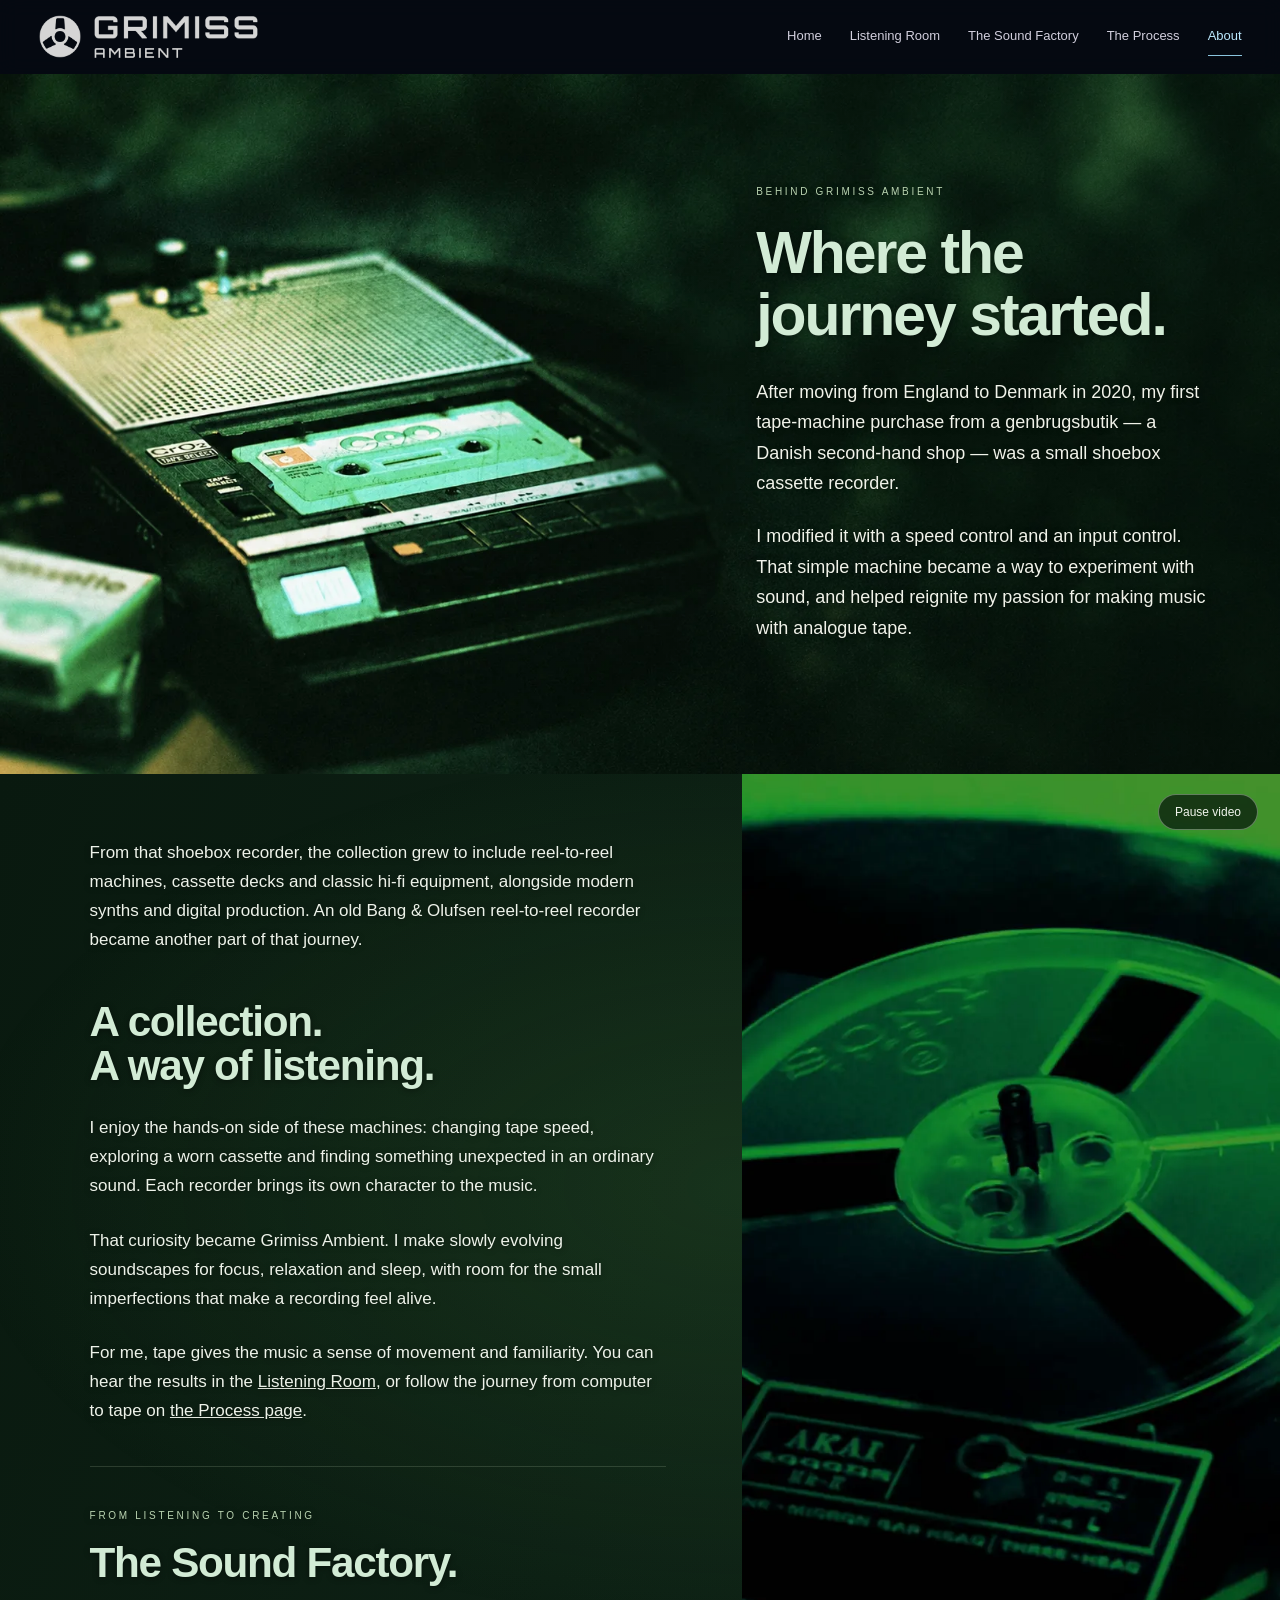
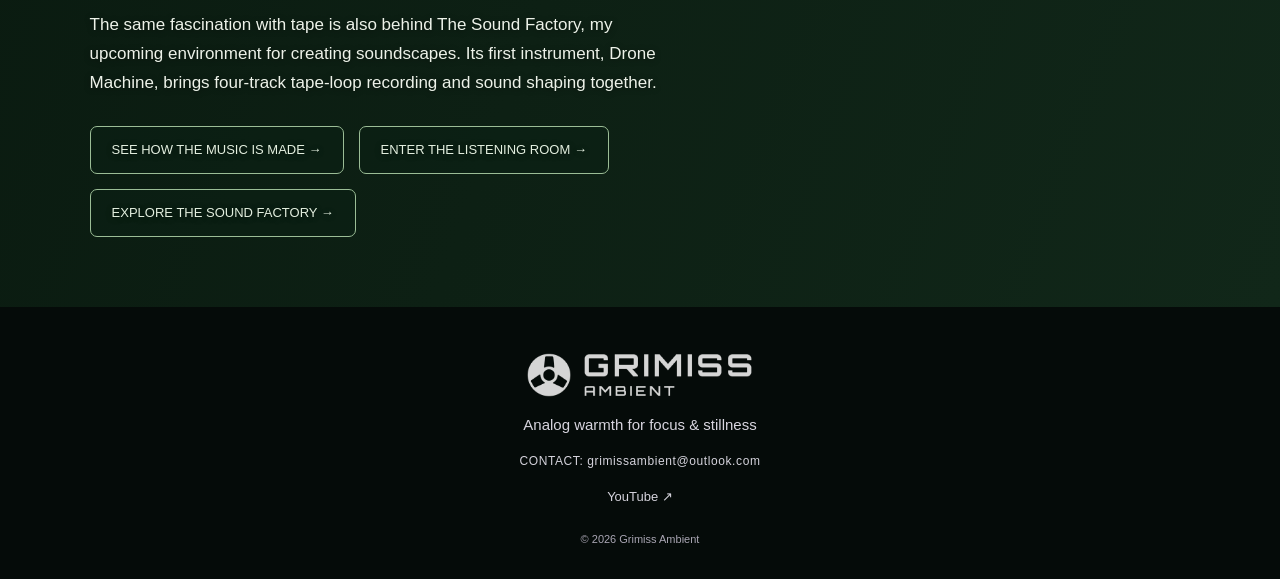
==== commit 1ca66698: "Refresh stylesheet cache keys after asset cleanup" ====
--- a/about.html
+++ b/about.html
@@ -1 +1 @@
-<!doctype html><html lang="en"><head><meta charset="utf-8"><meta name="viewport" content="width=device-width,initial-scale=1"><title>About Grimiss Ambient | The Story Behind the Tape</title><meta name="description" content="The story behind Grimiss Ambient: a second-hand shoebox cassette recorder, hands-on tape experiments and ambient music for Focus • Relax • Sleep."><meta name="theme-color" content="#0a0914"><link rel="canonical" href="https://grimiss.github.io/about.html"><link rel="icon" type="image/webp" href="assets/shared-image-7.webp"><meta property="og:type" content="website"><meta property="og:site_name" content="Grimiss Ambient"><meta property="og:title" content="About Grimiss Ambient | The Story Behind the Tape"><meta property="og:description" content="The story behind Grimiss Ambient: a second-hand shoebox cassette recorder, hands-on tape experiments and ambient music for Focus • Relax • Sleep."><meta property="og:url" content="https://grimiss.github.io/about.html"><meta property="og:image" content="https://grimiss.github.io/assets/about-shoebox-wide.webp"><meta name="twitter:card" content="summary_large_image"><meta name="twitter:title" content="About Grimiss Ambient | The Story Behind the Tape"><meta name="twitter:description" content="The story behind Grimiss Ambient: a second-hand shoebox cassette recorder, hands-on tape experiments and ambient music for Focus • Relax • Sleep."><meta name="twitter:image" content="https://grimiss.github.io/assets/about-shoebox-wide.webp"><link rel="stylesheet" href="assets/about.css?v=1"><link rel="stylesheet" href="assets/site-common.css?v=1"><script src="assets/site-common.js?v=1" defer></script></head><body><a class="skip" href="#main">Skip to content</a><header class="site-header"><a class="brand" href="index.html" aria-label="Grimiss Ambient home"><img decoding="async" class="brand-icon" src="assets/shared-image-7.webp" alt="" width="43" height="43"><img decoding="async" class="brand-text" src="assets/shared-image-8.webp" alt="Grimiss Ambient" width="166" height="46"></a><button class="site-menu" type="button" aria-expanded="false" aria-controls="navigation">MENU ☰</button><nav class="nav" id="navigation" aria-label="Main navigation"><a href="index.html">Home</a><a href="listening-room.html">Listening Room</a><a href="sound-factory.html">The Sound Factory</a><a href="process.html">The Process</a><a href="about.html" aria-current="page">About</a></nav></header><main id="main"><section class="about-origin" aria-labelledby="origin-title"><div class="origin-copy"><p class="eyebrow">Behind Grimiss Ambient</p><h1 id="origin-title">Where the<br>journey started.</h1><p>After moving from England to Denmark in 2020, my first tape-machine purchase from a genbrugsbutik — a Danish second-hand shop — was a small shoebox cassette recorder.</p><p>I modified it with a speed control and an input control. That simple machine became a way to experiment with sound, and helped reignite my passion for making music with analogue tape.</p></div></section><article class="story about-follow"><div class="about-reel-backdrop" aria-hidden="true"><div class="about-reel-sticky"><video poster="assets/reel-poster.webp" id="about-reel-video" autoplay muted loop playsinline preload="metadata" tabindex="-1"><source src="assets/reel-in-motion.mp4" type="video/mp4"></video></div></div><button class="about-film-toggle" type="button" aria-controls="about-reel-video">Pause video</button><section class="reel-story" aria-label="The story continues"><div class="copy"><p>From that shoebox recorder, the collection grew to include reel-to-reel machines, cassette decks and classic hi-fi equipment, alongside modern synths and digital production. An old Bang &amp; Olufsen reel-to-reel recorder became another part of that journey.</p><h2>A collection.<br>A way of listening.</h2><p>I enjoy the hands-on side of these machines: changing tape speed, exploring a worn cassette and finding something unexpected in an ordinary sound. Each recorder brings its own character to the music.</p><p>That curiosity became Grimiss Ambient. I make slowly evolving soundscapes for focus, relaxation and sleep, with room for the small imperfections that make a recording feel alive.</p><p>For me, tape gives the music a sense of movement and familiarity. You can hear the results in the <a href="listening-room.html" style="text-decoration:underline">Listening Room</a>, or follow the journey from computer to tape on <a href="process.html" style="text-decoration:underline">the Process page</a>.</p></div></section><section class="connection"><p class="eyebrow">From listening to creating</p><h2>The Sound Factory.</h2><p>The same fascination with tape is also behind The Sound Factory, my upcoming environment for creating soundscapes. Its first instrument, Drone Machine, brings four-track tape-loop recording and sound shaping together.</p><div class="actions"><a class="button" href="process.html">SEE HOW THE MUSIC IS MADE →</a><a class="button" href="listening-room.html">ENTER THE LISTENING ROOM →</a><a class="button factory" href="sound-factory.html">EXPLORE THE SOUND FACTORY →</a></div></section></article></main><footer class="shared-footer"><a class="footer-brand" href="index.html" aria-label="Grimiss Ambient home"><img decoding="async" class="footer-reel" src="assets/shared-image-7.webp" alt="" width="44" height="44"><img decoding="async" class="footer-wordmark" src="assets/shared-image-8.webp" alt="Grimiss Ambient" width="170" height="46"></a><p class="footer-tagline">Analog warmth for focus &amp; stillness</p><p class="footer-contact">CONTACT: <a href="mailto:grimissambient@outlook.com">grimissambient@outlook.com</a></p><div class="footer-links"><a href="https://www.youtube.com/@grimiss-ambient" target="_blank" rel="noopener noreferrer">YouTube ↗</a></div><p class="copyright">© 2026 Grimiss Ambient</p></footer><!-- About page v5 --><!-- FRS listener context v1 --><script>const aboutFilm=document.getElementById('about-reel-video'),aboutToggle=document.querySelector('.about-film-toggle');aboutToggle.addEventListener('click',()=>{if(aboutFilm.paused){aboutFilm.play().catch(()=>{});}else{aboutFilm.pause();}});function updateAboutFilm(){aboutToggle.textContent=aboutFilm.paused?'Play video':'Pause video';}aboutFilm.addEventListener('play',updateAboutFilm);aboutFilm.addEventListener('pause',updateAboutFilm);if(!matchMedia('(prefers-reduced-motion: reduce)').matches)aboutFilm.play().catch(updateAboutFilm);else{aboutFilm.autoplay=false;aboutFilm.pause();updateAboutFilm();}</script></body></html>+<!doctype html><html lang="en"><head><meta charset="utf-8"><meta name="viewport" content="width=device-width,initial-scale=1"><title>About Grimiss Ambient | The Story Behind the Tape</title><meta name="description" content="The story behind Grimiss Ambient: a second-hand shoebox cassette recorder, hands-on tape experiments and ambient music for Focus • Relax • Sleep."><meta name="theme-color" content="#0a0914"><link rel="canonical" href="https://grimiss.github.io/about.html"><link rel="icon" type="image/webp" href="assets/shared-image-7.webp"><meta property="og:type" content="website"><meta property="og:site_name" content="Grimiss Ambient"><meta property="og:title" content="About Grimiss Ambient | The Story Behind the Tape"><meta property="og:description" content="The story behind Grimiss Ambient: a second-hand shoebox cassette recorder, hands-on tape experiments and ambient music for Focus • Relax • Sleep."><meta property="og:url" content="https://grimiss.github.io/about.html"><meta property="og:image" content="https://grimiss.github.io/assets/about-shoebox-wide.webp"><meta name="twitter:card" content="summary_large_image"><meta name="twitter:title" content="About Grimiss Ambient | The Story Behind the Tape"><meta name="twitter:description" content="The story behind Grimiss Ambient: a second-hand shoebox cassette recorder, hands-on tape experiments and ambient music for Focus • Relax • Sleep."><meta name="twitter:image" content="https://grimiss.github.io/assets/about-shoebox-wide.webp"><link rel="stylesheet" href="assets/about.css?v=2"><link rel="stylesheet" href="assets/site-common.css?v=2"><script src="assets/site-common.js?v=1" defer></script></head><body><a class="skip" href="#main">Skip to content</a><header class="site-header"><a class="brand" href="index.html" aria-label="Grimiss Ambient home"><img decoding="async" class="brand-icon" src="assets/shared-image-7.webp" alt="" width="43" height="43"><img decoding="async" class="brand-text" src="assets/shared-image-8.webp" alt="Grimiss Ambient" width="166" height="46"></a><button class="site-menu" type="button" aria-expanded="false" aria-controls="navigation">MENU ☰</button><nav class="nav" id="navigation" aria-label="Main navigation"><a href="index.html">Home</a><a href="listening-room.html">Listening Room</a><a href="sound-factory.html">The Sound Factory</a><a href="process.html">The Process</a><a href="about.html" aria-current="page">About</a></nav></header><main id="main"><section class="about-origin" aria-labelledby="origin-title"><div class="origin-copy"><p class="eyebrow">Behind Grimiss Ambient</p><h1 id="origin-title">Where the<br>journey started.</h1><p>After moving from England to Denmark in 2020, my first tape-machine purchase from a genbrugsbutik — a Danish second-hand shop — was a small shoebox cassette recorder.</p><p>I modified it with a speed control and an input control. That simple machine became a way to experiment with sound, and helped reignite my passion for making music with analogue tape.</p></div></section><article class="story about-follow"><div class="about-reel-backdrop" aria-hidden="true"><div class="about-reel-sticky"><video poster="assets/reel-poster.webp" id="about-reel-video" autoplay muted loop playsinline preload="metadata" tabindex="-1"><source src="assets/reel-in-motion.mp4" type="video/mp4"></video></div></div><button class="about-film-toggle" type="button" aria-controls="about-reel-video">Pause video</button><section class="reel-story" aria-label="The story continues"><div class="copy"><p>From that shoebox recorder, the collection grew to include reel-to-reel machines, cassette decks and classic hi-fi equipment, alongside modern synths and digital production. An old Bang &amp; Olufsen reel-to-reel recorder became another part of that journey.</p><h2>A collection.<br>A way of listening.</h2><p>I enjoy the hands-on side of these machines: changing tape speed, exploring a worn cassette and finding something unexpected in an ordinary sound. Each recorder brings its own character to the music.</p><p>That curiosity became Grimiss Ambient. I make slowly evolving soundscapes for focus, relaxation and sleep, with room for the small imperfections that make a recording feel alive.</p><p>For me, tape gives the music a sense of movement and familiarity. You can hear the results in the <a href="listening-room.html" style="text-decoration:underline">Listening Room</a>, or follow the journey from computer to tape on <a href="process.html" style="text-decoration:underline">the Process page</a>.</p></div></section><section class="connection"><p class="eyebrow">From listening to creating</p><h2>The Sound Factory.</h2><p>The same fascination with tape is also behind The Sound Factory, my upcoming environment for creating soundscapes. Its first instrument, Drone Machine, brings four-track tape-loop recording and sound shaping together.</p><div class="actions"><a class="button" href="process.html">SEE HOW THE MUSIC IS MADE →</a><a class="button" href="listening-room.html">ENTER THE LISTENING ROOM →</a><a class="button factory" href="sound-factory.html">EXPLORE THE SOUND FACTORY →</a></div></section></article></main><footer class="shared-footer"><a class="footer-brand" href="index.html" aria-label="Grimiss Ambient home"><img decoding="async" class="footer-reel" src="assets/shared-image-7.webp" alt="" width="44" height="44"><img decoding="async" class="footer-wordmark" src="assets/shared-image-8.webp" alt="Grimiss Ambient" width="170" height="46"></a><p class="footer-tagline">Analog warmth for focus &amp; stillness</p><p class="footer-contact">CONTACT: <a href="mailto:grimissambient@outlook.com">grimissambient@outlook.com</a></p><div class="footer-links"><a href="https://www.youtube.com/@grimiss-ambient" target="_blank" rel="noopener noreferrer">YouTube ↗</a></div><p class="copyright">© 2026 Grimiss Ambient</p></footer><!-- About page v5 --><!-- FRS listener context v1 --><script>const aboutFilm=document.getElementById('about-reel-video'),aboutToggle=document.querySelector('.about-film-toggle');aboutToggle.addEventListener('click',()=>{if(aboutFilm.paused){aboutFilm.play().catch(()=>{});}else{aboutFilm.pause();}});function updateAboutFilm(){aboutToggle.textContent=aboutFilm.paused?'Play video':'Pause video';}aboutFilm.addEventListener('play',updateAboutFilm);aboutFilm.addEventListener('pause',updateAboutFilm);if(!matchMedia('(prefers-reduced-motion: reduce)').matches)aboutFilm.play().catch(updateAboutFilm);else{aboutFilm.autoplay=false;aboutFilm.pause();updateAboutFilm();}</script></body></html>
--- a/assets/about.css
+++ b/assets/about.css
@@ -17,7 +17,7 @@
 
 /* About photographic atmosphere v2 */
 main{position:relative;isolation:isolate;overflow:hidden;background:#11101c}
-main:before{content:"";position:absolute;inset:-35px;z-index:-2;background-image:url("assets/cassette-texture.webp");background-size:cover;background-position:center 40%;filter:blur(24px) saturate(.65) brightness(.62);transform:scale(1.04);pointer-events:none}
+main:before{content:"";position:absolute;inset:-35px;z-index:-2;background-image:url("cassette-texture.webp");background-size:cover;background-position:center 40%;filter:blur(24px) saturate(.65) brightness(.62);transform:scale(1.04);pointer-events:none}
 main:after{content:"";position:absolute;inset:0;z-index:-1;background:linear-gradient(90deg,rgba(8,11,23,.82),rgba(20,12,31,.62) 62%,rgba(14,12,27,.48)),linear-gradient(0deg,#0b0b15b0,transparent 32%);pointer-events:none}
 .story{max-width:1240px;padding-top:70px;padding-bottom:75px}
 h1,h2{color:#bfd6ef}
@@ -37,7 +37,7 @@
 
 /* About v5: shoebox origin and reel footage lead the story. */
 body,main{background:#09130f}
-main:before{background-image:url("assets/cassette-texture.webp");background-position:center top;background-size:cover;filter:blur(52px) saturate(.8) brightness(.8)}
+main:before{background-image:url("cassette-texture.webp");background-position:center top;background-size:cover;filter:blur(52px) saturate(.8) brightness(.8)}
 main:after{background:linear-gradient(110deg,#07160ee0,#102c1c99 58%,#07150dbb),linear-gradient(0deg,#07120deb,transparent 65%)}
 h1,h2{color:#d2ebd5}.eyebrow{color:#b9d3b0}
 .opening,.copy,.connection{color:#edf2e9}
@@ -66,7 +66,7 @@
 
 
 /* About v6: photographic origin, followed by alternating text and film. */
-.about-origin{position:relative;isolation:isolate;min-height:700px;display:grid;grid-template-columns:1fr 1fr;align-items:center;padding:65px 6%;background:#081b10 url("assets/about-shoebox-wide.webp") center center/cover no-repeat}
+.about-origin{position:relative;isolation:isolate;min-height:700px;display:grid;grid-template-columns:1fr 1fr;align-items:center;padding:65px 6%;background:#081b10 url("about-shoebox-wide.webp") center center/cover no-repeat}
 .about-origin:before{content:"";position:absolute;inset:0;z-index:-1;background:linear-gradient(90deg,transparent 35%,#07170a15 48%,#05150c66 100%),linear-gradient(0deg,#09170f,transparent 18%)}
 .origin-copy{grid-column:2;max-width:600px;padding:25px 0 25px 35px;color:#f0f2e9;text-shadow:0 1px 6px #0006}
 .origin-copy h1{font-size:clamp(40px,4.6vw,68px);margin-bottom:30px}
@@ -106,21 +106,21 @@
 
 /* Full-width atmosphere with an independently sized shoebox photograph. */
 .about-origin{background:#091b11;overflow:hidden}
-.about-origin:after{content:"";position:absolute;inset:-45px;z-index:-2;background:url("assets/about-shoebox-wide.webp") center/cover no-repeat;filter:blur(42px) brightness(.65);transform:scale(1.08);pointer-events:none}
-.about-origin:before{inset:0;z-index:-1;background-image:linear-gradient(90deg,transparent 28%,#091b1155 44%,#091b11e6 64%,#091b11f0 100%),linear-gradient(0deg,#091b11,transparent 22%),url("assets/about-shoebox-wide.webp");background-size:100% 100%,100% 100%,auto 88%;background-position:center,center,left -65px center;background-repeat:no-repeat;pointer-events:none}
+.about-origin:after{content:"";position:absolute;inset:-45px;z-index:-2;background:url("about-shoebox-wide.webp") center/cover no-repeat;filter:blur(42px) brightness(.65);transform:scale(1.08);pointer-events:none}
+.about-origin:before{inset:0;z-index:-1;background-image:linear-gradient(90deg,transparent 28%,#091b1155 44%,#091b11e6 64%,#091b11f0 100%),linear-gradient(0deg,#091b11,transparent 22%),url("about-shoebox-wide.webp");background-size:100% 100%,100% 100%,auto 88%;background-position:center,center,left -65px center;background-repeat:no-repeat;pointer-events:none}
 @media(min-width:601px){.about-origin{background-position:initial}}
 @media(max-width:900px) and (min-width:601px){.about-origin:before{background-size:100% 100%,100% 100%,auto 78%;background-position:center,center,left -80px center}}
-@media(max-width:600px){.about-origin{background:#091b11}.about-origin:before{background-image:linear-gradient(0deg,#091b11 0%,#091b11 45%,transparent 78%),url("assets/about-shoebox-wide.webp");background-size:100% 100%,auto 300px;background-position:center,left top}.origin-copy{padding-top:300px}}
+@media(max-width:600px){.about-origin{background:#091b11}.about-origin:before{background-image:linear-gradient(0deg,#091b11 0%,#091b11 45%,transparent 78%),url("about-shoebox-wide.webp");background-size:100% 100%,auto 300px;background-position:center,left top}.origin-copy{padding-top:300px}}
 
 
 
 /* One continuous hero image: no inset seams or bottom fade. */
-.about-origin{-webkit-mask-image:none;mask-image:none;background:#091b11 url("assets/about-shoebox-wide.webp") center center/cover no-repeat;border:0}
+.about-origin{-webkit-mask-image:none;mask-image:none;background:#091b11 url("about-shoebox-wide.webp") center center/cover no-repeat;border:0}
 .about-origin:after{display:none}
 .about-origin:before{inset:0;background:linear-gradient(90deg,transparent 36%,rgba(5,21,12,.12) 50%,rgba(5,21,12,.45) 100%);border:0}
 @media(min-width:601px){.about-origin{background-position:center center}.origin-copy{padding-left:40px}}
 @media(max-width:900px) and (min-width:601px){.about-origin{background-position:47% center}.about-origin:before{background:linear-gradient(90deg,transparent 30%,#05150c33 48%,#05150c88 100%)}}
-@media(max-width:600px){.about-origin{background:#091b11}.about-origin:before{background:url("assets/about-shoebox-wide.webp") left top/auto 340px no-repeat}.origin-copy{padding-top:340px;position:relative;z-index:1}}
+@media(max-width:600px){.about-origin{background:#091b11}.about-origin:before{background:url("about-shoebox-wide.webp") left top/auto 340px no-repeat}.origin-copy{padding-top:340px;position:relative;z-index:1}}
 
 
 
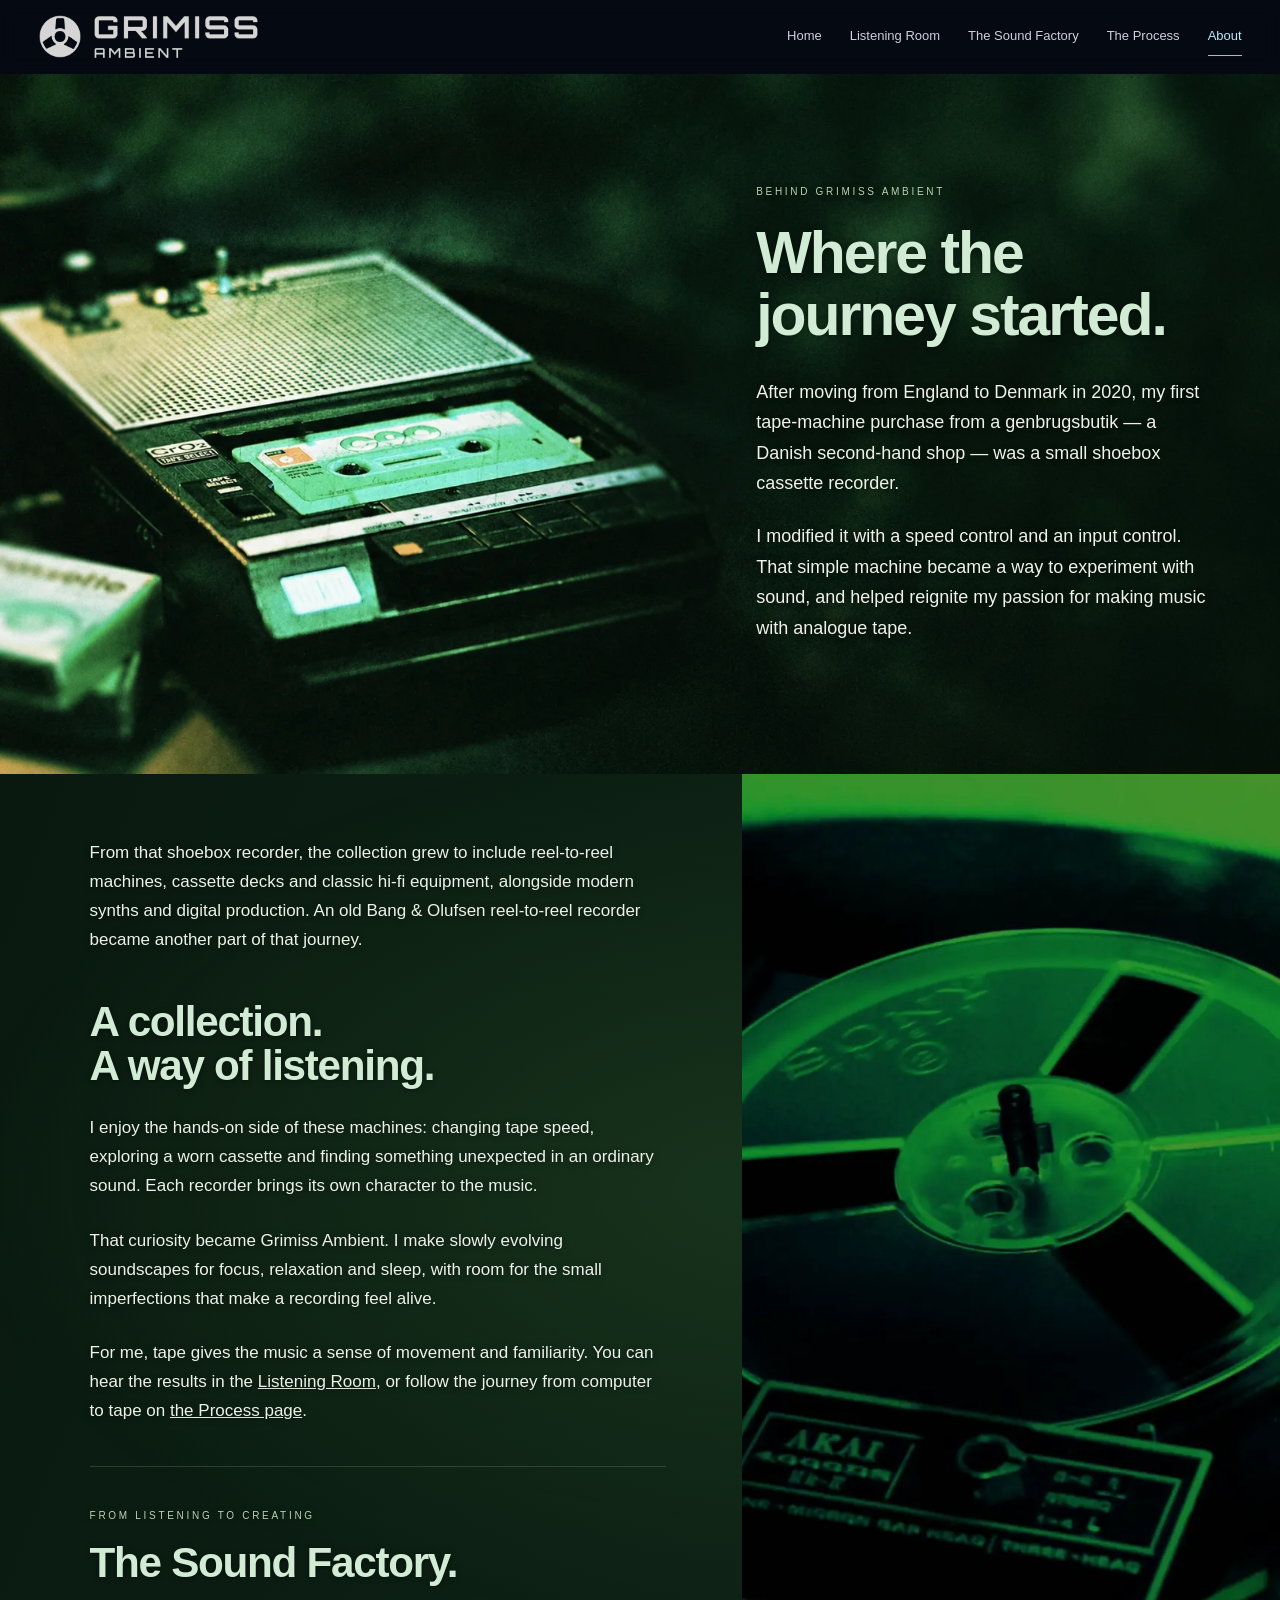
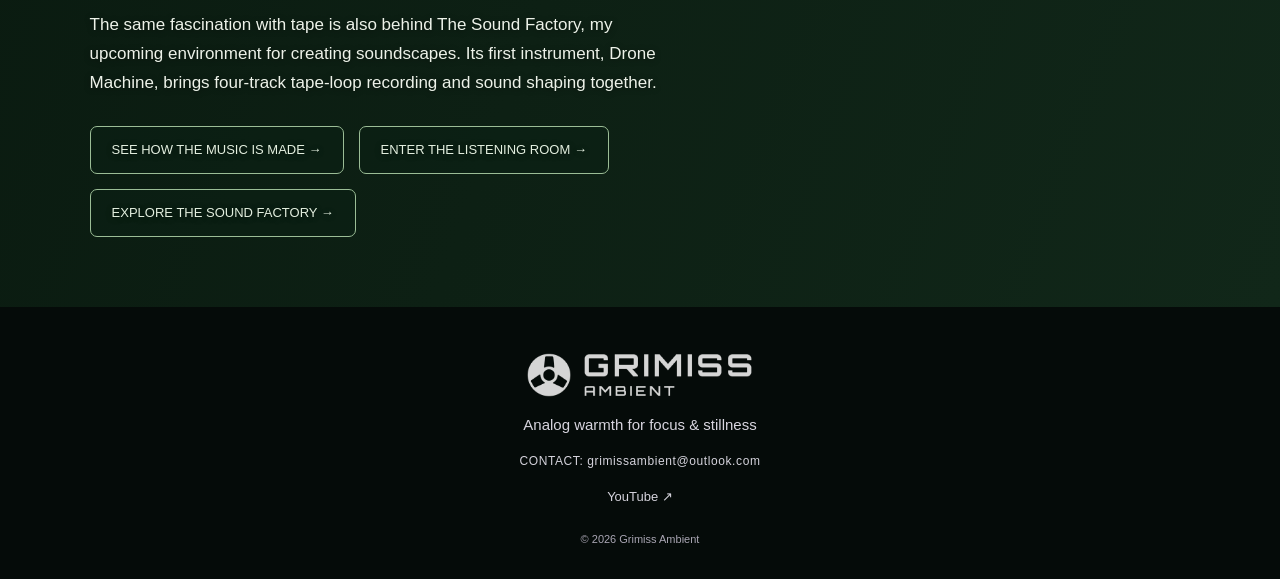
==== commit fe9142ac: "Remove background video toggle from about.html" ====
--- a/about.html
+++ b/about.html
@@ -1 +1 @@
-<!doctype html><html lang="en"><head><meta charset="utf-8"><meta name="viewport" content="width=device-width,initial-scale=1"><title>About Grimiss Ambient | The Story Behind the Tape</title><meta name="description" content="The story behind Grimiss Ambient: a second-hand shoebox cassette recorder, hands-on tape experiments and ambient music for Focus • Relax • Sleep."><meta name="theme-color" content="#0a0914"><link rel="canonical" href="https://grimiss.github.io/about.html"><link rel="icon" type="image/webp" href="assets/shared-image-7.webp"><meta property="og:type" content="website"><meta property="og:site_name" content="Grimiss Ambient"><meta property="og:title" content="About Grimiss Ambient | The Story Behind the Tape"><meta property="og:description" content="The story behind Grimiss Ambient: a second-hand shoebox cassette recorder, hands-on tape experiments and ambient music for Focus • Relax • Sleep."><meta property="og:url" content="https://grimiss.github.io/about.html"><meta property="og:image" content="https://grimiss.github.io/assets/about-shoebox-wide.webp"><meta name="twitter:card" content="summary_large_image"><meta name="twitter:title" content="About Grimiss Ambient | The Story Behind the Tape"><meta name="twitter:description" content="The story behind Grimiss Ambient: a second-hand shoebox cassette recorder, hands-on tape experiments and ambient music for Focus • Relax • Sleep."><meta name="twitter:image" content="https://grimiss.github.io/assets/about-shoebox-wide.webp"><link rel="stylesheet" href="assets/about.css?v=2"><link rel="stylesheet" href="assets/site-common.css?v=2"><script src="assets/site-common.js?v=1" defer></script></head><body><a class="skip" href="#main">Skip to content</a><header class="site-header"><a class="brand" href="index.html" aria-label="Grimiss Ambient home"><img decoding="async" class="brand-icon" src="assets/shared-image-7.webp" alt="" width="43" height="43"><img decoding="async" class="brand-text" src="assets/shared-image-8.webp" alt="Grimiss Ambient" width="166" height="46"></a><button class="site-menu" type="button" aria-expanded="false" aria-controls="navigation">MENU ☰</button><nav class="nav" id="navigation" aria-label="Main navigation"><a href="index.html">Home</a><a href="listening-room.html">Listening Room</a><a href="sound-factory.html">The Sound Factory</a><a href="process.html">The Process</a><a href="about.html" aria-current="page">About</a></nav></header><main id="main"><section class="about-origin" aria-labelledby="origin-title"><div class="origin-copy"><p class="eyebrow">Behind Grimiss Ambient</p><h1 id="origin-title">Where the<br>journey started.</h1><p>After moving from England to Denmark in 2020, my first tape-machine purchase from a genbrugsbutik — a Danish second-hand shop — was a small shoebox cassette recorder.</p><p>I modified it with a speed control and an input control. That simple machine became a way to experiment with sound, and helped reignite my passion for making music with analogue tape.</p></div></section><article class="story about-follow"><div class="about-reel-backdrop" aria-hidden="true"><div class="about-reel-sticky"><video poster="assets/reel-poster.webp" id="about-reel-video" autoplay muted loop playsinline preload="metadata" tabindex="-1"><source src="assets/reel-in-motion.mp4" type="video/mp4"></video></div></div><button class="about-film-toggle" type="button" aria-controls="about-reel-video">Pause video</button><section class="reel-story" aria-label="The story continues"><div class="copy"><p>From that shoebox recorder, the collection grew to include reel-to-reel machines, cassette decks and classic hi-fi equipment, alongside modern synths and digital production. An old Bang &amp; Olufsen reel-to-reel recorder became another part of that journey.</p><h2>A collection.<br>A way of listening.</h2><p>I enjoy the hands-on side of these machines: changing tape speed, exploring a worn cassette and finding something unexpected in an ordinary sound. Each recorder brings its own character to the music.</p><p>That curiosity became Grimiss Ambient. I make slowly evolving soundscapes for focus, relaxation and sleep, with room for the small imperfections that make a recording feel alive.</p><p>For me, tape gives the music a sense of movement and familiarity. You can hear the results in the <a href="listening-room.html" style="text-decoration:underline">Listening Room</a>, or follow the journey from computer to tape on <a href="process.html" style="text-decoration:underline">the Process page</a>.</p></div></section><section class="connection"><p class="eyebrow">From listening to creating</p><h2>The Sound Factory.</h2><p>The same fascination with tape is also behind The Sound Factory, my upcoming environment for creating soundscapes. Its first instrument, Drone Machine, brings four-track tape-loop recording and sound shaping together.</p><div class="actions"><a class="button" href="process.html">SEE HOW THE MUSIC IS MADE →</a><a class="button" href="listening-room.html">ENTER THE LISTENING ROOM →</a><a class="button factory" href="sound-factory.html">EXPLORE THE SOUND FACTORY →</a></div></section></article></main><footer class="shared-footer"><a class="footer-brand" href="index.html" aria-label="Grimiss Ambient home"><img decoding="async" class="footer-reel" src="assets/shared-image-7.webp" alt="" width="44" height="44"><img decoding="async" class="footer-wordmark" src="assets/shared-image-8.webp" alt="Grimiss Ambient" width="170" height="46"></a><p class="footer-tagline">Analog warmth for focus &amp; stillness</p><p class="footer-contact">CONTACT: <a href="mailto:grimissambient@outlook.com">grimissambient@outlook.com</a></p><div class="footer-links"><a href="https://www.youtube.com/@grimiss-ambient" target="_blank" rel="noopener noreferrer">YouTube ↗</a></div><p class="copyright">© 2026 Grimiss Ambient</p></footer><!-- About page v5 --><!-- FRS listener context v1 --><script>const aboutFilm=document.getElementById('about-reel-video'),aboutToggle=document.querySelector('.about-film-toggle');aboutToggle.addEventListener('click',()=>{if(aboutFilm.paused){aboutFilm.play().catch(()=>{});}else{aboutFilm.pause();}});function updateAboutFilm(){aboutToggle.textContent=aboutFilm.paused?'Play video':'Pause video';}aboutFilm.addEventListener('play',updateAboutFilm);aboutFilm.addEventListener('pause',updateAboutFilm);if(!matchMedia('(prefers-reduced-motion: reduce)').matches)aboutFilm.play().catch(updateAboutFilm);else{aboutFilm.autoplay=false;aboutFilm.pause();updateAboutFilm();}</script></body></html>+<!doctype html><html lang="en"><head><meta charset="utf-8"><meta name="viewport" content="width=device-width,initial-scale=1"><title>About Grimiss Ambient | The Story Behind the Tape</title><meta name="description" content="The story behind Grimiss Ambient: a second-hand shoebox cassette recorder, hands-on tape experiments and ambient music for Focus • Relax • Sleep."><meta name="theme-color" content="#0a0914"><link rel="canonical" href="https://grimiss.github.io/about.html"><link rel="icon" type="image/webp" href="assets/shared-image-7.webp"><meta property="og:type" content="website"><meta property="og:site_name" content="Grimiss Ambient"><meta property="og:title" content="About Grimiss Ambient | The Story Behind the Tape"><meta property="og:description" content="The story behind Grimiss Ambient: a second-hand shoebox cassette recorder, hands-on tape experiments and ambient music for Focus • Relax • Sleep."><meta property="og:url" content="https://grimiss.github.io/about.html"><meta property="og:image" content="https://grimiss.github.io/assets/about-shoebox-wide.webp"><meta name="twitter:card" content="summary_large_image"><meta name="twitter:title" content="About Grimiss Ambient | The Story Behind the Tape"><meta name="twitter:description" content="The story behind Grimiss Ambient: a second-hand shoebox cassette recorder, hands-on tape experiments and ambient music for Focus • Relax • Sleep."><meta name="twitter:image" content="https://grimiss.github.io/assets/about-shoebox-wide.webp"><link rel="stylesheet" href="assets/about.css?v=2"><link rel="stylesheet" href="assets/site-common.css?v=2"><script src="assets/site-common.js?v=1" defer></script></head><body><a class="skip" href="#main">Skip to content</a><header class="site-header"><a class="brand" href="index.html" aria-label="Grimiss Ambient home"><img decoding="async" class="brand-icon" src="assets/shared-image-7.webp" alt="" width="43" height="43"><img decoding="async" class="brand-text" src="assets/shared-image-8.webp" alt="Grimiss Ambient" width="166" height="46"></a><button class="site-menu" type="button" aria-expanded="false" aria-controls="navigation">MENU ☰</button><nav class="nav" id="navigation" aria-label="Main navigation"><a href="index.html">Home</a><a href="listening-room.html">Listening Room</a><a href="sound-factory.html">The Sound Factory</a><a href="process.html">The Process</a><a href="about.html" aria-current="page">About</a></nav></header><main id="main"><section class="about-origin" aria-labelledby="origin-title"><div class="origin-copy"><p class="eyebrow">Behind Grimiss Ambient</p><h1 id="origin-title">Where the<br>journey started.</h1><p>After moving from England to Denmark in 2020, my first tape-machine purchase from a genbrugsbutik — a Danish second-hand shop — was a small shoebox cassette recorder.</p><p>I modified it with a speed control and an input control. That simple machine became a way to experiment with sound, and helped reignite my passion for making music with analogue tape.</p></div></section><article class="story about-follow"><div class="about-reel-backdrop" aria-hidden="true"><div class="about-reel-sticky"><video poster="assets/reel-poster.webp" id="about-reel-video" autoplay muted loop playsinline preload="metadata" tabindex="-1"><source src="assets/reel-in-motion.mp4" type="video/mp4"></video></div></div><section class="reel-story" aria-label="The story continues"><div class="copy"><p>From that shoebox recorder, the collection grew to include reel-to-reel machines, cassette decks and classic hi-fi equipment, alongside modern synths and digital production. An old Bang &amp; Olufsen reel-to-reel recorder became another part of that journey.</p><h2>A collection.<br>A way of listening.</h2><p>I enjoy the hands-on side of these machines: changing tape speed, exploring a worn cassette and finding something unexpected in an ordinary sound. Each recorder brings its own character to the music.</p><p>That curiosity became Grimiss Ambient. I make slowly evolving soundscapes for focus, relaxation and sleep, with room for the small imperfections that make a recording feel alive.</p><p>For me, tape gives the music a sense of movement and familiarity. You can hear the results in the <a href="listening-room.html" style="text-decoration:underline">Listening Room</a>, or follow the journey from computer to tape on <a href="process.html" style="text-decoration:underline">the Process page</a>.</p></div></section><section class="connection"><p class="eyebrow">From listening to creating</p><h2>The Sound Factory.</h2><p>The same fascination with tape is also behind The Sound Factory, my upcoming environment for creating soundscapes. Its first instrument, Drone Machine, brings four-track tape-loop recording and sound shaping together.</p><div class="actions"><a class="button" href="process.html">SEE HOW THE MUSIC IS MADE →</a><a class="button" href="listening-room.html">ENTER THE LISTENING ROOM →</a><a class="button factory" href="sound-factory.html">EXPLORE THE SOUND FACTORY →</a></div></section></article></main><footer class="shared-footer"><a class="footer-brand" href="index.html" aria-label="Grimiss Ambient home"><img decoding="async" class="footer-reel" src="assets/shared-image-7.webp" alt="" width="44" height="44"><img decoding="async" class="footer-wordmark" src="assets/shared-image-8.webp" alt="Grimiss Ambient" width="170" height="46"></a><p class="footer-tagline">Analog warmth for focus &amp; stillness</p><p class="footer-contact">CONTACT: <a href="mailto:grimissambient@outlook.com">grimissambient@outlook.com</a></p><div class="footer-links"><a href="https://www.youtube.com/@grimiss-ambient" target="_blank" rel="noopener noreferrer">YouTube ↗</a></div><p class="copyright">© 2026 Grimiss Ambient</p></footer><!-- About page v5 --><!-- FRS listener context v1 --><script>const aboutFilm=document.getElementById('about-reel-video');if(matchMedia('(prefers-reduced-motion: reduce)').matches){aboutFilm.autoplay=false;aboutFilm.pause();}else{aboutFilm.play().catch(()=>{});}</script></body></html>
